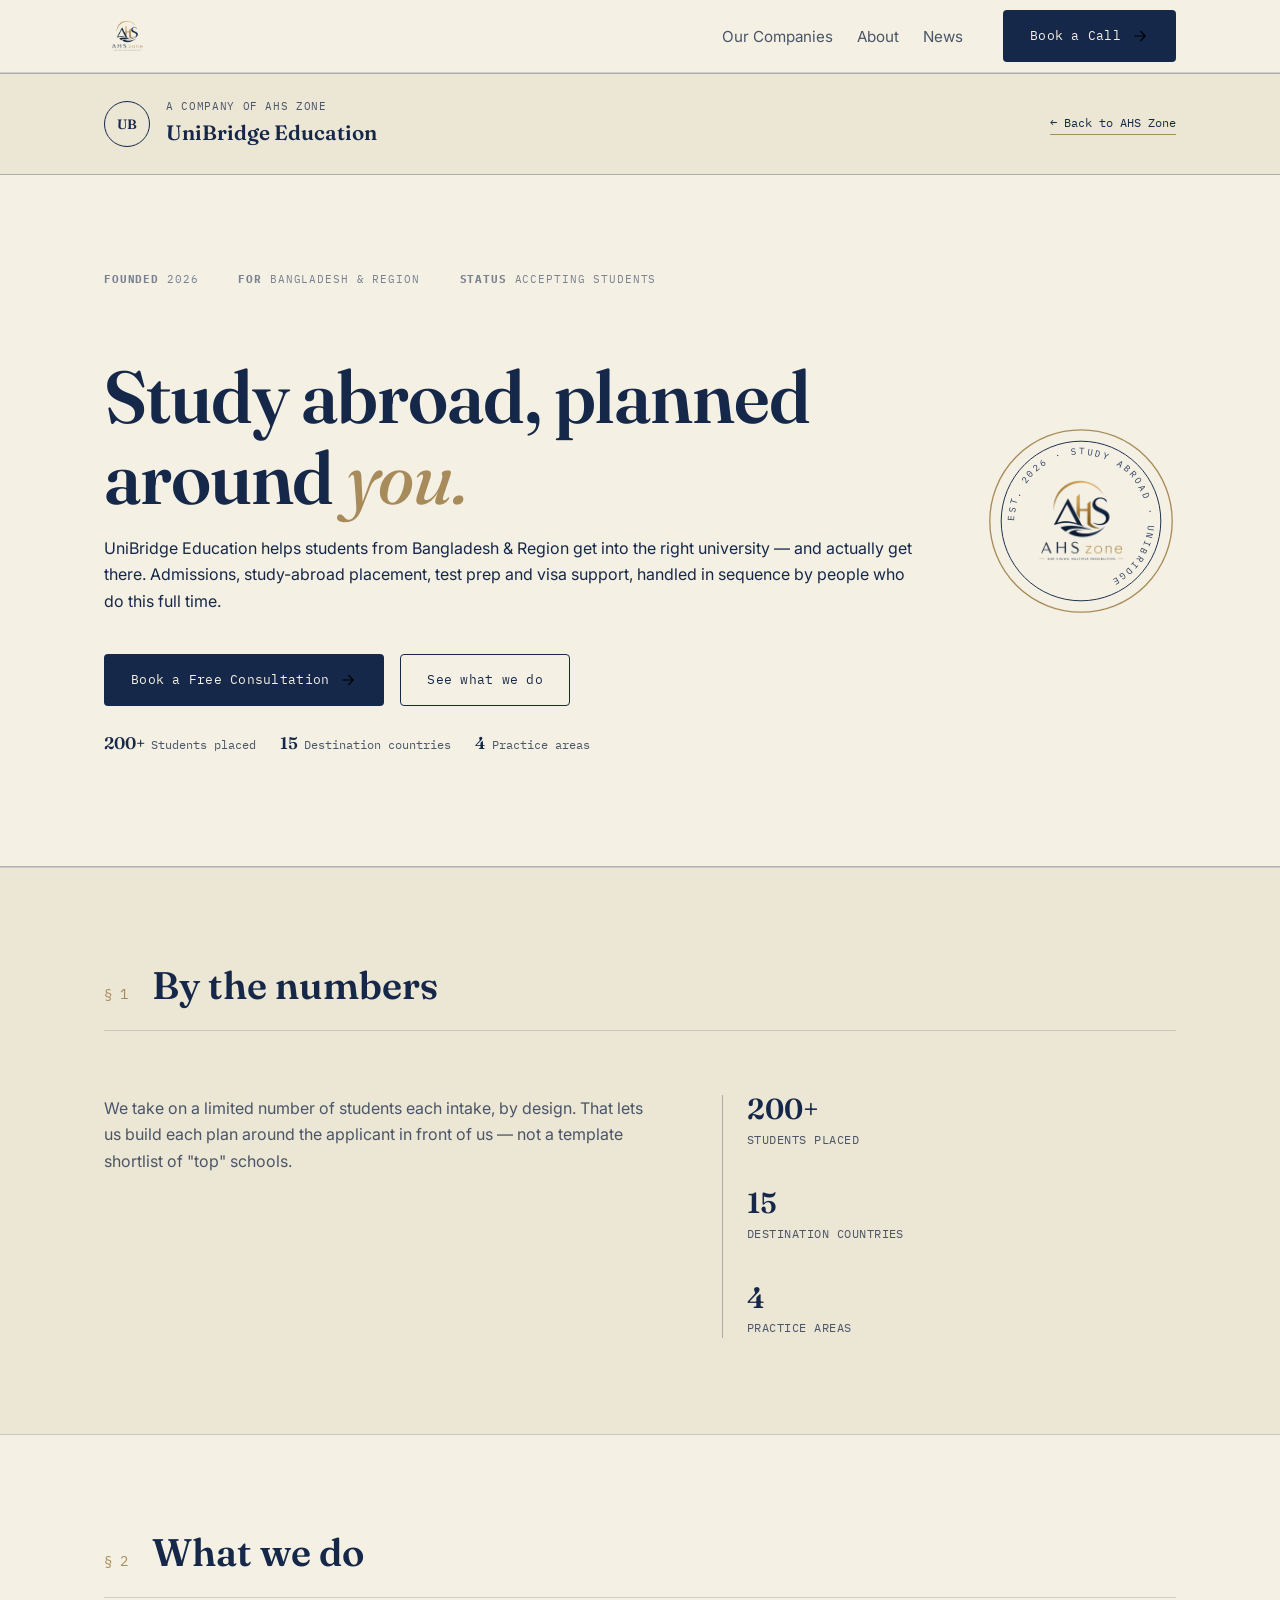
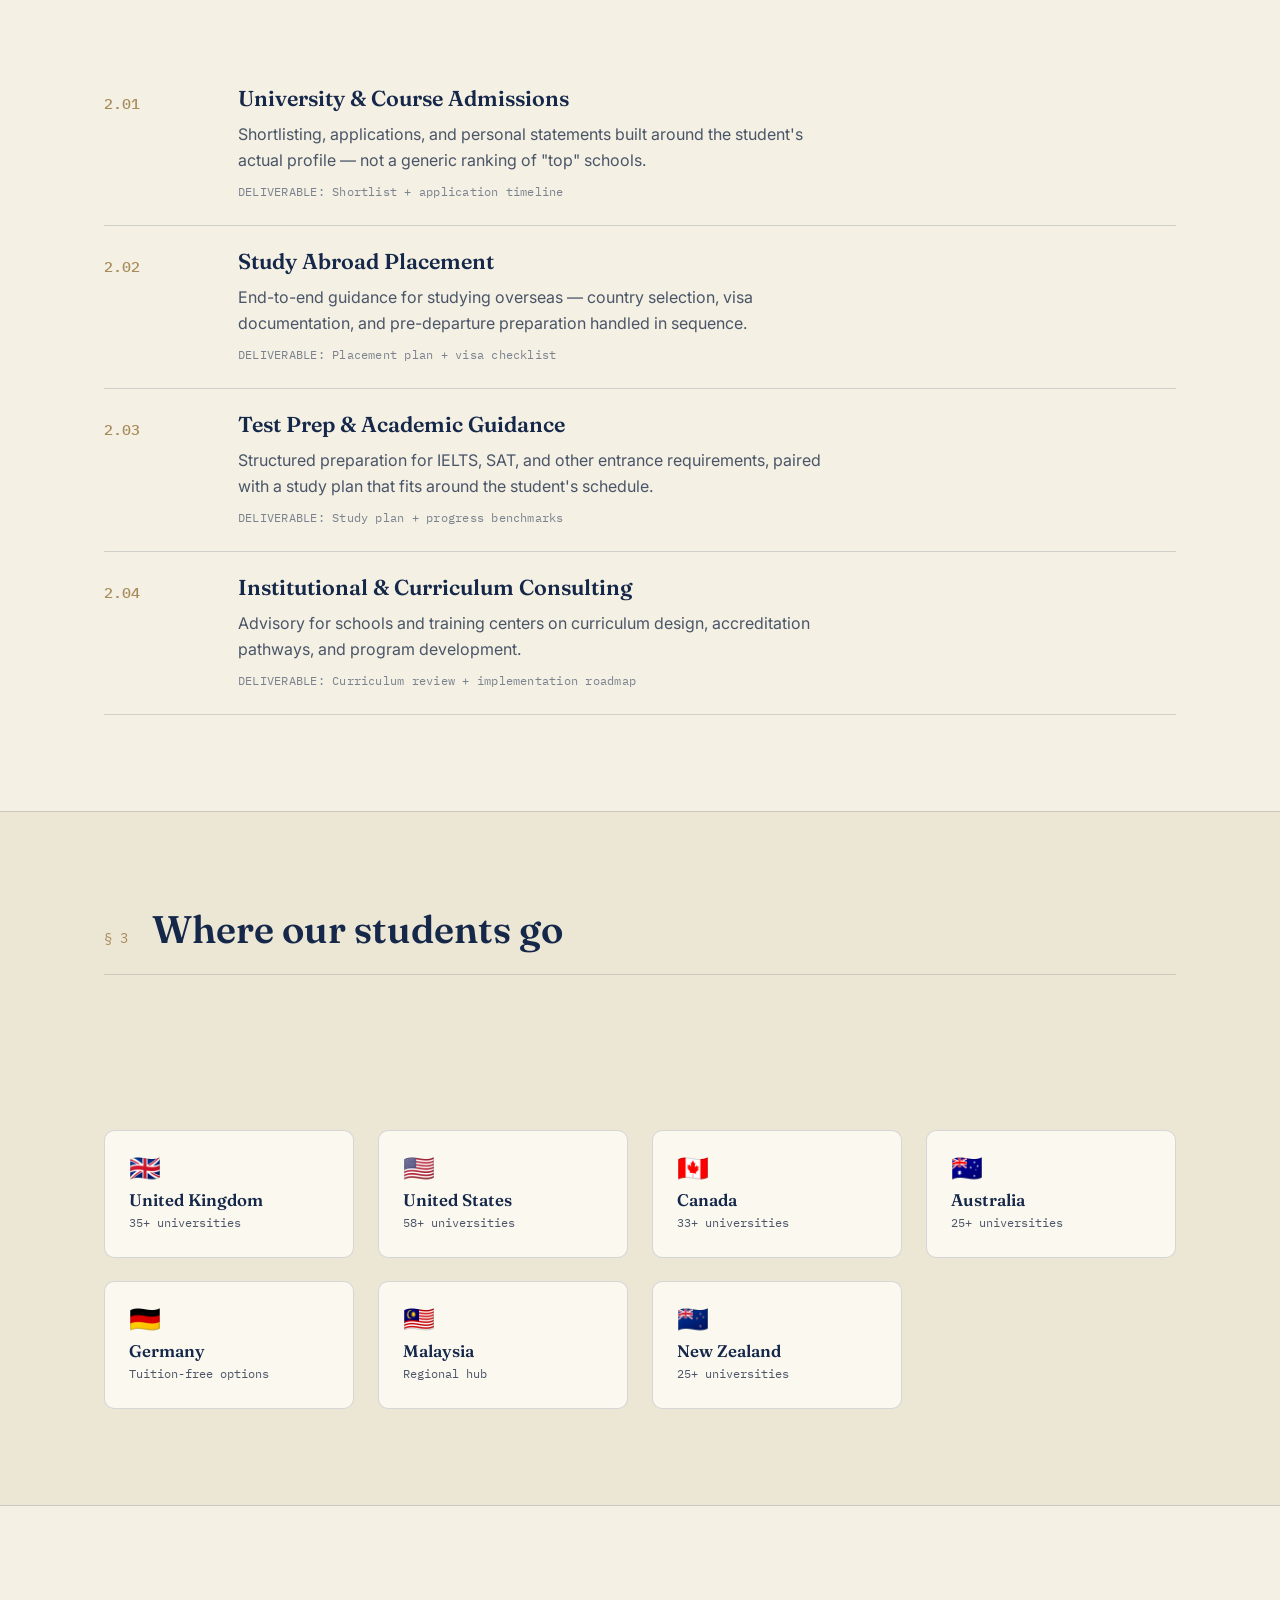
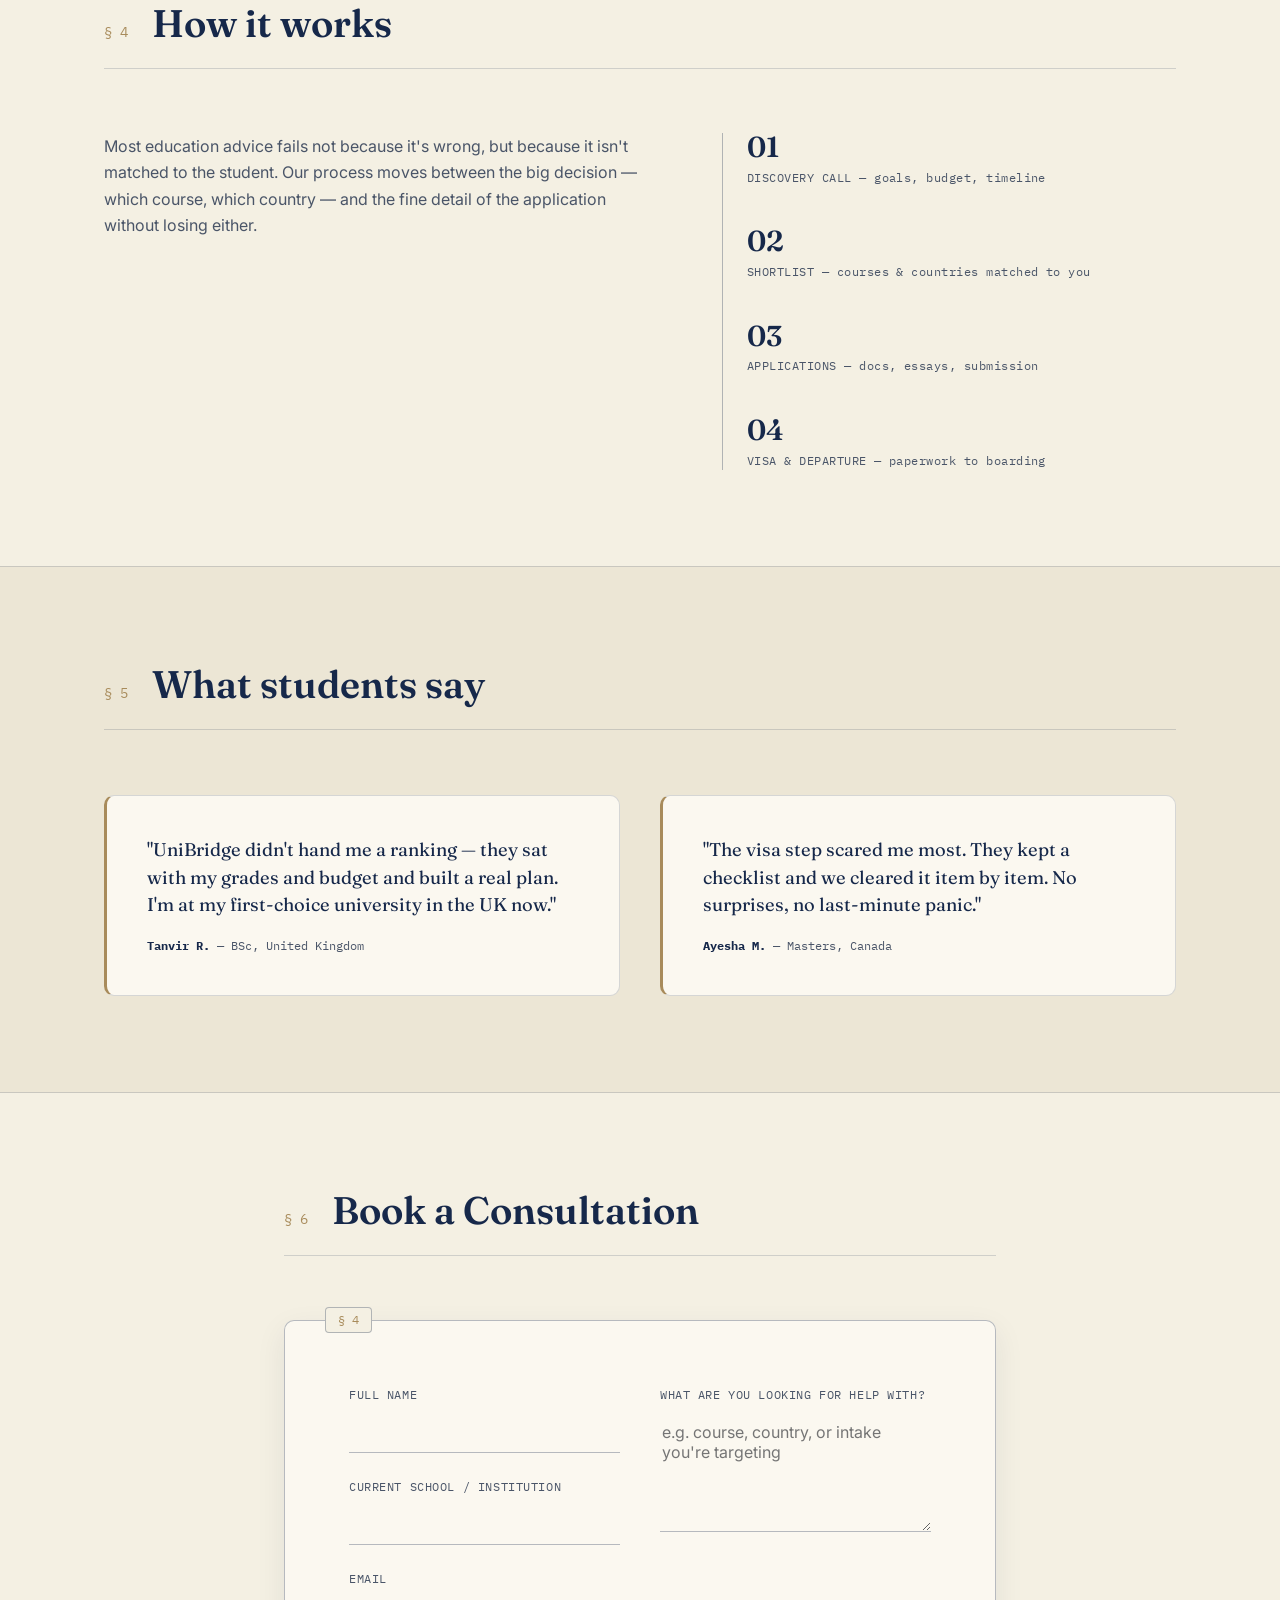
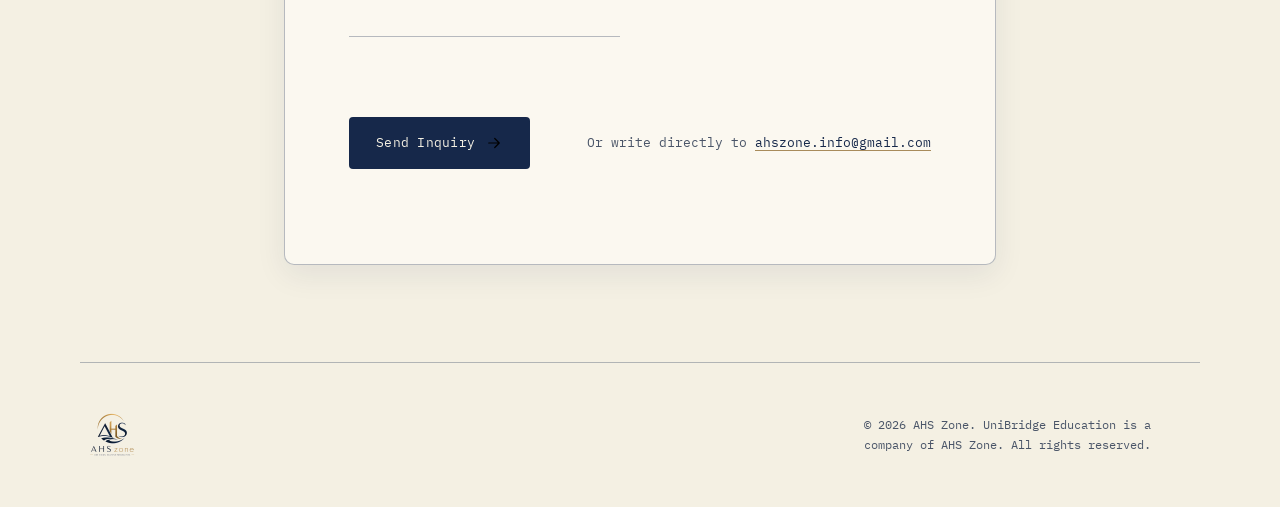
==== unibridge.html @ 863ef720 "Add UniBridge Education sub-page (unibridge.html) with shared design system; link from home 'View co" ====
<!DOCTYPE html>
<html lang="en">
<head>
  <meta charset="UTF-8">
  <meta name="viewport" content="width=device-width, initial-scale=1.0">
  <title>UniBridge Education — A Company of AHS Zone</title>
  <meta name="description" content="UniBridge Education, an AHS Zone company: university admissions, study-abroad placement, test prep and institutional advisory for students from Bangladesh & Region.">
  <meta name="theme-color" content="#16284A">

  <!-- Mark JS as available (progressive enhancement) -->
  <script>document.documentElement.classList.add('js');</script>

  <!-- Open Graph / social -->
  <meta property="og:title" content="UniBridge Education — A Company of AHS Zone">
  <meta property="og:description" content="University admissions, study-abroad placement, test prep and advisory — built the AHS Zone way.">
  <meta property="og:type" content="website">
  <meta property="og:image" content="assets/images/logo.png?v=2">
  <meta name="twitter:card" content="summary_large_image">

  <!-- Favicon: navy A monogram -->
  <link rel="icon" href="data:image/svg+xml,%3Csvg%20xmlns='http://www.w3.org/2000/svg'%20viewBox='0%200%2064%2064'%3E%3Crect%20width='64'%20height='64'%20rx='12'%20fill='%2316284A'/%3E%3Ctext%20x='32'%20y='44'%20font-family='Georgia,serif'%20font-size='36'%20fill='%23A88B5B'%20text-anchor='middle'%3EA%3C/text%3E%3C/svg%3E">

  <!-- Fonts -->
  <link rel="preconnect" href="https://fonts.googleapis.com">
  <link rel="preconnect" href="https://fonts.gstatic.com" crossorigin>
  <link href="https://fonts.googleapis.com/css2?family=Fraunces:opsz,wght@9..144,300;9..144,450;9..144,600;9..144,700&family=Inter:wght@400;500;600&family=IBM+Plex+Mono:wght@400;500&display=swap" rel="stylesheet">

  <!-- Shared design system -->
  <link rel="stylesheet" href="css/style.css">
  <link rel="stylesheet" href="css/responsive.css">
</head>
<body id="top">

<!-- ===================== HEADER ===================== -->
<header class="site-header">
  <div class="nav wrap">
    <a href="index.html" class="brandmark" aria-label="AHS Zone — home">
      <img src="assets/images/logo.png?v=2" alt="AHS Zone" class="brandmark-logo" width="120" height="46">
    </a>

    <nav class="nav-links" aria-label="Primary">
      <ul class="nav-list">
        <li class="nav-item">
          <a href="index.html#companies" aria-haspopup="true">Our Companies</a>
          <div class="dropdown" role="menu">
            <div class="dropdown-inner">
              <a href="unibridge.html" class="active" role="menuitem">UniBridge Education <span class="tag">ACTIVE</span></a>
              <a href="index.html#companies" class="muted" role="menuitem">Venture II <span class="tag">IN DEV</span></a>
            </div>
          </div>
        </li>
        <li class="nav-item"><a href="index.html#about">About</a></li>
        <li class="nav-item"><a href="index.html#news">News</a></li>
      </ul>
      <a href="#consult" class="btn btn-primary nav-cta">
        Book a Call
        <img src="assets/icons/arrow-right.svg" alt="" class="icon" aria-hidden="true">
      </a>
    </nav>

    <button class="nav-toggle" id="navToggle" aria-label="Open menu" aria-expanded="false" aria-controls="mobileMenu">
      <img src="assets/icons/menu.svg" alt="" class="icon" aria-hidden="true">
    </button>
  </div>

  <!-- Mobile drawer -->
  <div class="mobile-menu" id="mobileMenu">
    <a href="unibridge.html">UniBridge Education</a>
    <a href="index.html#companies">Venture II</a>
    <a href="index.html#about">About</a>
    <a href="index.html#news">News</a>
    <a href="#consult" class="btn btn-primary">Book a Call</a>
  </div>
</header>

<main>
  <!-- ===================== SUB-BRAND BANNER ===================== -->
  <div class="subbrand-banner">
    <div class="wrap subbrand-inner">
      <div class="subbrand-seal">UB</div>
      <div>
        <div class="subbrand-eyebrow">A COMPANY OF AHS ZONE</div>
        <div class="subbrand-name">UniBridge Education</div>
      </div>
      <a href="index.html#companies" class="subbrand-back">← Back to AHS Zone</a>
    </div>
  </div>

  <!-- ===================== HERO ===================== -->
  <section class="section hero">
    <div class="wrap hero-grid">
      <div class="hero-copy">
        <div class="hero-meta reveal">
          <span><strong>FOUNDED</strong> 2026</span>
          <span><strong>FOR</strong> Bangladesh &amp; Region</span>
          <span><strong>STATUS</strong> Accepting students</span>
        </div>
        <h1 class="hero-title reveal">Study abroad, planned around <em>you.</em></h1>
        <p class="hero-lead reveal">
          UniBridge Education helps students from Bangladesh &amp; Region get into the right
          university — and actually get there. Admissions, study-abroad placement, test prep
          and visa support, handled in sequence by people who do this full time.
        </p>
        <div class="hero-actions">
          <a href="#consult" class="btn btn-primary">
            Book a Free Consultation
            <img src="assets/icons/arrow-right.svg" alt="" class="icon" aria-hidden="true">
          </a>
          <a href="#services" class="btn btn-ghost">See what we do</a>
        </div>
        <ul class="hero-trust reveal" aria-label="Highlights">
          <li><strong>200+</strong> Students placed</li>
          <li><strong>15</strong> Destination countries</li>
          <li><strong>4</strong> Practice areas</li>
        </ul>
      </div>

      <div class="seal reveal" aria-hidden="true">
        <svg viewBox="0 0 200 200">
          <circle cx="100" cy="100" r="96" fill="none" stroke="#A88B5B" stroke-width="1.4"/>
          <circle cx="100" cy="100" r="84" fill="none" stroke="#16284A" stroke-width="1"/>
          <path id="ringpath2" d="M 100,100 m -70,0 a 70,70 0 1,1 140,0 a 70,70 0 1,1 -140,0" fill="none"/>
          <text font-family="IBM Plex Mono" font-size="9.5" letter-spacing="3" fill="#2C3E60">
            <textPath href="#ringpath2" startOffset="0%">EST. 2026 · STUDY ABROAD · UNIBRIDGE</textPath>
          </text>
        </svg>
        <img src="assets/images/logo.png?v=2" alt="" class="seal-logo" width="122" height="122">
      </div>
    </div>
  </section>

  <!-- ===================== STATS ===================== -->
  <section class="section band">
    <div class="wrap">
      <div class="section-head reveal">
        <span class="clause-no">§ 1</span>
        <h2 class="section-title">By the numbers</h2>
      </div>
      <div class="about-grid">
        <div class="about-text reveal">
          <p>We take on a limited number of students each intake, by design. That lets us build each plan
          around the applicant in front of us — not a template shortlist of "top" schools.</p>
        </div>
        <div class="stat-block reveal">
          <div class="stat"><div class="stat-num">200+</div><div class="stat-label">STUDENTS PLACED</div></div>
          <div class="stat"><div class="stat-num">15</div><div class="stat-label">DESTINATION COUNTRIES</div></div>
          <div class="stat"><div class="stat-num">4</div><div class="stat-label">PRACTICE AREAS</div></div>
        </div>
      </div>
    </div>
  </section>

  <!-- ===================== SERVICES ===================== -->
  <section class="section" id="services" aria-labelledby="services-title">
    <div class="wrap">
      <div class="section-head reveal">
        <span class="clause-no">§ 2</span>
        <h2 class="section-title" id="services-title">What we do</h2>
      </div>

      <div class="clause reveal">
        <div class="clause-tag">2.01</div>
        <div class="clause-content">
          <h3>University &amp; Course Admissions</h3>
          <p>Shortlisting, applications, and personal statements built around the student's actual profile — not a generic ranking of "top" schools.</p>
          <div class="deliverable">DELIVERABLE: Shortlist + application timeline</div>
        </div>
      </div>

      <div class="clause reveal">
        <div class="clause-tag">2.02</div>
        <div class="clause-content">
          <h3>Study Abroad Placement</h3>
          <p>End-to-end guidance for studying overseas — country selection, visa documentation, and pre-departure preparation handled in sequence.</p>
          <div class="deliverable">DELIVERABLE: Placement plan + visa checklist</div>
        </div>
      </div>

      <div class="clause reveal">
        <div class="clause-tag">2.03</div>
        <div class="clause-content">
          <h3>Test Prep &amp; Academic Guidance</h3>
          <p>Structured preparation for IELTS, SAT, and other entrance requirements, paired with a study plan that fits around the student's schedule.</p>
          <div class="deliverable">DELIVERABLE: Study plan + progress benchmarks</div>
        </div>
      </div>

      <div class="clause reveal">
        <div class="clause-tag">2.04</div>
        <div class="clause-content">
          <h3>Institutional &amp; Curriculum Consulting</h3>
          <p>Advisory for schools and training centers on curriculum design, accreditation pathways, and program development.</p>
          <div class="deliverable">DELIVERABLE: Curriculum review + implementation roadmap</div>
        </div>
      </div>
    </div>
  </section>

  <!-- ===================== DESTINATIONS ===================== -->
  <section class="section band" id="destinations" aria-labelledby="dest-title">
    <div class="wrap">
      <div class="section-head reveal">
        <span class="clause-no">§ 3</span>
        <h2 class="section-title" id="dest-title">Where our students go</h2>
      </div>
      <p class="section-kicker reveal">A selection of the destination countries we place students in. Each has its own intake cycle, visa route, and cost profile — we map those to your goals.</p>

      <div class="dest-grid">
        <article class="dest-card reveal"><span class="dest-flag">🇬🇧</span><h3>United Kingdom</h3><p class="dest-meta">35+ universities</p></article>
        <article class="dest-card reveal"><span class="dest-flag">🇺🇸</span><h3>United States</h3><p class="dest-meta">58+ universities</p></article>
        <article class="dest-card reveal"><span class="dest-flag">🇨🇦</span><h3>Canada</h3><p class="dest-meta">33+ universities</p></article>
        <article class="dest-card reveal"><span class="dest-flag">🇦🇺</span><h3>Australia</h3><p class="dest-meta">25+ universities</p></article>
        <article class="dest-card reveal"><span class="dest-flag">🇩🇪</span><h3>Germany</h3><p class="dest-meta">Tuition-free options</p></article>
        <article class="dest-card reveal"><span class="dest-flag">🇲🇾</span><h3>Malaysia</h3><p class="dest-meta">Regional hub</p></article>
        <article class="dest-card reveal"><span class="dest-flag">🇳🇿</span><h3>New Zealand</h3><p class="dest-meta">25+ universities</p></article>
      </div>
    </div>
  </section>

  <!-- ===================== PROCESS ===================== -->
  <section class="section" id="process" aria-labelledby="process-title">
    <div class="wrap">
      <div class="section-head reveal">
        <span class="clause-no">§ 4</span>
        <h2 class="section-title" id="process-title">How it works</h2>
      </div>
      <div class="about-grid">
        <div class="about-text reveal">
          <p>Most education advice fails not because it's wrong, but because it isn't matched to the student.
          Our process moves between the big decision — which course, which country — and the fine detail of the application without losing either.</p>
        </div>
        <div class="stat-block reveal">
          <div class="stat"><div class="stat-num">01</div><div class="stat-label">DISCOVERY CALL — goals, budget, timeline</div></div>
          <div class="stat"><div class="stat-num">02</div><div class="stat-label">SHORTLIST — courses &amp; countries matched to you</div></div>
          <div class="stat"><div class="stat-num">03</div><div class="stat-label">APPLICATIONS — docs, essays, submission</div></div>
          <div class="stat"><div class="stat-num">04</div><div class="stat-label">VISA &amp; DEPARTURE — paperwork to boarding</div></div>
        </div>
      </div>
    </div>
  </section>

  <!-- ===================== TESTIMONIALS ===================== -->
  <section class="section band" id="voices" aria-labelledby="voices-title">
    <div class="wrap">
      <div class="section-head reveal">
        <span class="clause-no">§ 5</span>
        <h2 class="section-title" id="voices-title">What students say</h2>
      </div>
      <div class="testi-grid">
        <figure class="testi reveal">
          <blockquote>"UniBridge didn't hand me a ranking — they sat with my grades and budget and built a real plan. I'm at my first-choice university in the UK now."</blockquote>
          <figcaption><strong>Tanvir R.</strong> — BSc, United Kingdom</figcaption>
        </figure>
        <figure class="testi reveal">
          <blockquote>"The visa step scared me most. They kept a checklist and we cleared it item by item. No surprises, no last-minute panic."</blockquote>
          <figcaption><strong>Ayesha M.</strong> — Masters, Canada</figcaption>
        </figure>
      </div>
    </div>
  </section>

  <!-- ===================== CONSULTATION ===================== -->
  <section class="section" id="consult" aria-labelledby="consult-title">
    <div class="wrap wrap-narrow">
      <div class="section-head reveal">
        <span class="clause-no">§ 6</span>
        <h2 class="section-title" id="consult-title">Book a Consultation</h2>
      </div>
      <div class="contact-panel reveal">
        <form class="contact-grid" id="consultForm" action="https://formspree.io/f/YOUR_FORM_ID" method="POST">
          <div>
            <div class="field">
              <label for="name">Full Name</label>
              <input id="name" name="name" type="text" required autocomplete="name">
            </div>
            <div class="field">
              <label for="school">Current School / Institution</label>
              <input id="school" name="school" type="text" autocomplete="organization">
            </div>
            <div class="field">
              <label for="email">Email</label>
              <input id="email" name="email" type="email" required autocomplete="email">
            </div>
          </div>
          <div>
            <div class="field" style="height:100%;">
              <label for="message">What are you looking for help with?</label>
              <textarea id="message" name="message" required placeholder="e.g. course, country, or intake you're targeting"></textarea>
            </div>
          </div>
          <div class="contact-signoff">
            <button type="submit" class="btn btn-primary">
              Send Inquiry
              <img src="assets/icons/arrow-right.svg" alt="" class="icon" aria-hidden="true">
            </button>
            <div class="contact-direct">Or write directly to <a href="mailto:ahszone.info@gmail.com">ahszone.info@gmail.com</a></div>
          </div>
        </form>
        <p class="form-note" id="formNote" role="status" aria-live="polite"></p>
      </div>
    </div>
  </section>
</main>

<!-- ===================== FOOTER ===================== -->
<footer class="site-footer wrap">
  <img src="assets/images/logo.png?v=2" alt="AHS Zone" class="footer-logo" loading="lazy" width="110" height="64">
  <div class="footer-meta">© <span id="year">2026</span> AHS Zone. UniBridge Education is a company of AHS Zone. All rights reserved.</div>
</footer>

<!-- Shared, modular JavaScript -->
<script src="js/main.js" defer></script>
</body>
</html>
---- css/style.css ----
/* =============================================================
   AHS ZONE — style.css
   Premium design system for a holding-company / education consultancy.
   Plain CSS3 with custom properties. No frameworks.
   Structure:
     1. Design tokens (CSS variables)
     2. Reset & base
     3. Layout helpers
     4. Buttons & links
     5. Header / navigation
     6. Hero
     7. Section scaffold
     8. Companies (portfolio)
     9. Sub-brand (UniBridge)
    10. About & stats
    11. Services (clauses)
    12. Contact (form)
    13. Footer
    14. Animations (scroll reveal, logo)
   Responsive rules live in css/responsive.css
   ============================================================= */

/* ---------- 1. DESIGN TOKENS ---------- */
:root {
  /* Palette */
  --bg:            #F4F0E3;   /* warm cream background */
  --bg-alt:        #ECE6D5;   /* slightly deeper cream for banded sections */
  --bg-card:       #FBF8F0;   /* near-white card surface */
  --navy:          #16284A;   /* deep navy — primary */
  --navy-soft:     #2C3E60;   /* lighter navy for hover / secondary text */
  --brass:         #A88B5B;   /* muted brass — accent */
  --brass-light:   #C2A978;   /* lighter brass for hovers */
  --ink:           #16284A;   /* default text (navy) */
  --ink-muted:     #4A5568;   /* muted body text */
  --ink-faint:     rgba(22, 40, 74, 0.55);
  --rule:          rgba(22, 40, 74, 0.16);  /* hairline divider */
  --rule-strong:   rgba(22, 40, 74, 0.30);  /* emphasized divider */

  /* Typography */
  --font-serif: 'Fraunces', Georgia, 'Times New Roman', serif;
  --font-sans:  'Inter', system-ui, -apple-system, 'Segoe UI', sans-serif;
  --font-mono:  'IBM Plex Mono', ui-monospace, 'SFMono-Regular', monospace;

  /* Spacing scale (8px base) */
  --space-1: 8px;
  --space-2: 16px;
  --space-3: 24px;
  --space-4: 40px;
  --space-5: 64px;
  --space-6: 96px;
  --space-7: 128px;

  /* Radii & shadows */
  --radius:    4px;
  --radius-lg: 10px;
  --shadow-sm: 0 1px 2px rgba(22, 40, 74, 0.06);
  --shadow-md: 0 10px 30px rgba(22, 40, 74, 0.08);
  --shadow-lg: 0 24px 60px rgba(22, 40, 74, 0.12);

  /* Layout */
  --maxw: 1120px;
  --maxw-narrow: 760px;
  --header-h: 72px;

  /* Motion */
  --ease: cubic-bezier(0.22, 0.61, 0.36, 1);
  --dur: 0.4s;
}

/* ---------- 2. RESET & BASE ---------- */
*, *::before, *::after { box-sizing: border-box; }
html {
  scroll-behavior: smooth;
  -webkit-text-size-adjust: 100%;
}
body {
  margin: 0;
  background: var(--bg);
  color: var(--ink);
  font-family: var(--font-sans);
  font-size: 1rem;
  line-height: 1.65;
  -webkit-font-smoothing: antialiased;
  text-rendering: optimizeLegibility;
  /* Subtle paper texture: faint horizontal ruling, very low contrast */
  background-image:
    linear-gradient(var(--bg), var(--bg)),
    repeating-linear-gradient(0deg, transparent, transparent 33px, rgba(22,40,74,0.025) 34px);
}
img, svg { display: block; max-width: 100%; }
a { color: inherit; text-decoration: none; }
button { font: inherit; cursor: pointer; }
h1, h2, h3, h4 { font-family: var(--font-serif); font-weight: 600; line-height: 1.1; color: var(--navy); }

::selection { background: var(--brass); color: var(--bg); }

/* Accessible focus state for keyboard users */
:focus-visible {
  outline: 2px solid var(--brass);
  outline-offset: 3px;
  border-radius: 2px;
}

/* Respect users who prefer reduced motion */
@media (prefers-reduced-motion: reduce) {
  html { scroll-behavior: auto; }
  *, *::before, *::after {
    animation-duration: 0.001ms !important;
    animation-iteration-count: 1 !important;
    transition-duration: 0.001ms !important;
    scroll-behavior: auto !important;
  }
}

/* ---------- 3. LAYOUT HELPERS ---------- */
.wrap   { width: 100%; max-width: var(--maxw); margin: 0 auto; padding: 0 var(--space-3); }
.wrap-narrow { max-width: var(--maxw-narrow); }
.section { padding: var(--space-6) 0; }
.band    { background: var(--bg-alt); border-top: 1px solid var(--rule); border-bottom: 1px solid var(--rule); }
.eyebrow {
  font-family: var(--font-mono);
  font-size: 0.72rem;
  letter-spacing: 0.14em;
  text-transform: uppercase;
  color: var(--brass);
}

/* ---------- 4. BUTTONS & LINKS ---------- */
.btn {
  display: inline-flex;
  align-items: center;
  gap: 10px;
  font-family: var(--font-mono);
  font-size: 0.82rem;
  letter-spacing: 0.02em;
  padding: 14px 26px;
  border-radius: var(--radius);
  border: 1px solid transparent;
  transition: background var(--dur) var(--ease), color var(--dur) var(--ease), transform var(--dur) var(--ease);
}
.btn .icon { width: 18px; height: 18px; transition: transform var(--dur) var(--ease); }
.btn:hover .icon { transform: translateX(4px); }

.btn-primary { background: var(--navy); color: var(--bg); }
.btn-primary:hover { background: var(--navy-soft); transform: translateY(-2px); }

.btn-ghost { color: var(--navy); border-color: var(--navy); background: transparent; }
.btn-ghost:hover { background: var(--navy); color: var(--bg); }

.link-underline {
  border-bottom: 1px solid var(--brass);
  padding-bottom: 2px;
  transition: color var(--dur) var(--ease), border-color var(--dur) var(--ease);
}
.link-underline:hover { color: var(--brass); border-color: var(--brass-light); }

/* ---------- 5. HEADER / NAVIGATION ---------- */
.site-header {
  position: sticky;
  top: 0;
  z-index: 100;
  background: rgba(244, 240, 227, 0.86);
  backdrop-filter: blur(10px);
  -webkit-backdrop-filter: blur(10px);
  border-bottom: 1px solid var(--rule);
}
.nav {
  height: var(--header-h);
  display: flex;
  align-items: center;
  justify-content: space-between;
  gap: var(--space-3);
}
.brandmark { display: flex; align-items: center; }
.brandmark-logo {
  height: 46px;
  width: auto;
  animation: logoIn 0.8s var(--ease) both;
  transition: transform var(--dur) var(--ease);
}
.brandmark:hover .brandmark-logo { transform: scale(1.04); }

.nav-links { display: flex; align-items: center; gap: var(--space-4); }
.nav-list { display: flex; align-items: center; gap: var(--space-3); list-style: none; margin: 0; padding: 0; }
.nav-list a {
  position: relative;
  font-size: 0.95rem;
  color: var(--ink-muted);
  padding: 6px 0;
  transition: color var(--dur) var(--ease);
}
.nav-list a::after {
  content: "";
  position: absolute; left: 0; right: 0; bottom: 0;
  height: 1px; background: var(--brass);
  transform: scaleX(0); transform-origin: left;
  transition: transform var(--dur) var(--ease);
}
.nav-list a:hover { color: var(--navy); }
.nav-list a:hover::after { transform: scaleX(1); }

/* Dropdown */
.nav-item { position: relative; }
.dropdown {
  position: absolute; top: calc(100% + 14px); left: 0;
  min-width: 264px;
  opacity: 0; visibility: hidden; transform: translateY(-8px);
  transition: opacity var(--dur) var(--ease), transform var(--dur) var(--ease), visibility var(--dur);
}
.dropdown-inner {
  background: var(--bg-card);
  border: 1px solid var(--rule-strong);
  border-radius: var(--radius-lg);
  box-shadow: var(--shadow-md);
  padding: 8px;
}
.nav-item:hover > .dropdown,
.nav-item:focus-within > .dropdown {
  opacity: 1; visibility: visible; transform: translateY(0);
}
.dropdown a {
  display: flex; align-items: center; justify-content: space-between; gap: 12px;
  padding: 14px 16px;
  border-radius: var(--radius);
  color: var(--navy);
  font-size: 0.95rem;
}
.dropdown a:hover { background: var(--bg-alt); }
.dropdown a::after { display: none; }
.tag {
  font-family: var(--font-mono);
  font-size: 0.62rem;
  letter-spacing: 0.06em;
  padding: 3px 8px;
  border: 1px solid var(--rule-strong);
  border-radius: 999px;
  color: var(--navy-soft);
  white-space: nowrap;
}

/* Mobile menu toggle */
.nav-toggle {
  display: none;
  width: 44px; height: 44px;
  align-items: center; justify-content: center;
  background: transparent; border: 1px solid var(--rule); border-radius: var(--radius);
  color: var(--navy);
}
.nav-toggle .icon { width: 22px; height: 22px; }
.mobile-menu {
  display: none;
  flex-direction: column;
  border-top: 1px solid var(--rule);
  background: var(--bg);
  padding: var(--space-2) var(--space-3) var(--space-3);
}
.mobile-menu.open { display: flex; }
.mobile-menu a {
  padding: 16px 4px;
  border-bottom: 1px solid var(--rule);
  color: var(--navy);
  font-size: 1rem;
}
.mobile-menu a:last-child { border-bottom: none; }

/* ---------- 6. HERO ---------- */
.hero { padding: var(--space-6) 0 var(--space-6); border-bottom: 1px solid var(--rule-strong); }
.hero-meta {
  display: flex; flex-wrap: wrap; gap: var(--space-4);
  font-family: var(--font-mono);
  font-size: 0.78rem;
  color: var(--ink-muted);
  margin-bottom: var(--space-5);
}
.hero-meta span { display: block; color: var(--ink-faint); font-size: 0.68rem; letter-spacing: 0.08em; text-transform: uppercase; margin-bottom: 4px; }
.hero-grid {
  display: grid;
  grid-template-columns: 1fr auto;
  gap: var(--space-5);
  align-items: center;
}
.hero-title {
  font-size: clamp(2.6rem, 6vw, 4.6rem);
  letter-spacing: -0.015em;
  margin: 0;
}
.hero-title em { font-style: italic; font-weight: 450; color: var(--brass); }
.hero-lede {
  margin-top: var(--space-3);
  max-width: 54ch;
  font-size: 1.1rem;
  color: var(--ink-muted);
}
.hero-actions { margin-top: var(--space-4); display: flex; flex-wrap: wrap; gap: var(--space-2); align-items: center; }

/* Rotating seal badge — circular frame retained, logo fitted inside the circle */
.seal {
  width: 190px; height: 190px;
  position: relative;
  display: grid; place-items: center;
  justify-self: end;
}
.seal svg { position: absolute; inset: 0; width: 100%; height: 100%; animation: spin 44s linear infinite; }
.seal-logo {
  position: relative;
  width: 122px; height: auto;
}

/* Hero trust strip — social proof under the primary CTA */
.hero-trust {
  display: flex; flex-wrap: wrap; gap: var(--space-3);
  margin-top: var(--space-3);
  list-style: none; padding: 0;
  font-family: var(--font-mono); font-size: 0.78rem; color: var(--ink-muted);
}
.hero-trust li { display: flex; align-items: baseline; gap: 6px; }
.hero-trust strong { font-family: var(--font-serif); font-weight: 600; font-size: 1.05rem; color: var(--navy); }

/* ---------- 7. SECTION SCAFFOLD ---------- */
.section-head {
  display: flex; align-items: baseline; gap: var(--space-3);
  padding-bottom: var(--space-3);
  margin-bottom: var(--space-5);
  border-bottom: 1px solid var(--rule);
}
.clause-no {
  font-family: var(--font-mono);
  font-size: 0.85rem;
  color: var(--brass);
  white-space: nowrap;
}
.section-title { font-size: clamp(1.7rem, 3.2vw, 2.4rem); margin: 0; }
.section-kicker {
  font-family: var(--font-mono);
  font-size: 0.82rem;
  color: var(--ink-muted);
  max-width: 64ch;
  margin: calc(var(--space-5) * -0.6) 0 var(--space-5);
}

/* ---------- 8. COMPANIES (PORTFOLIO) ---------- */
.company-card {
  display: grid;
  grid-template-columns: 92px 1fr auto;
  gap: var(--space-3);
  align-items: center;
  background: var(--bg-card);
  border: 1px solid var(--rule-strong);
  border-radius: var(--radius-lg);
  padding: var(--space-3);
  margin-bottom: var(--space-2);
  transition: transform var(--dur) var(--ease), box-shadow var(--dur) var(--ease), border-color var(--dur) var(--ease);
}
.company-card:hover { transform: translateY(-3px); box-shadow: var(--shadow-md); border-color: var(--brass); }
.company-card.active { border-left: 3px solid var(--brass); }
.company-card.pending { border-style: dashed; opacity: 0.7; }
.company-seal {
  width: 72px; height: 72px;
  display: grid; place-items: center;
  border: 1.5px solid var(--navy);
  border-radius: 50%;
  font-family: var(--font-serif); font-weight: 600; font-size: 1.15rem; color: var(--navy);
}
.company-card.pending .company-seal { border-style: dashed; border-color: var(--ink-faint); color: var(--ink-faint); }
.company-info h3 { font-size: 1.4rem; margin: 0 0 6px; }
.company-info p { margin: 0; color: var(--ink-muted); max-width: 54ch; font-size: 0.95rem; }
.company-status { font-family: var(--font-mono); font-size: 0.68rem; letter-spacing: 0.05em; color: var(--brass); display: inline-block; margin-top: 10px; }
.company-card.pending .company-status { color: var(--ink-faint); }
.company-link {
  font-family: var(--font-mono); font-size: 0.78rem; color: var(--navy);
  border-bottom: 1px solid var(--brass); padding-bottom: 2px; white-space: nowrap;
  display: inline-flex; align-items: center; gap: 6px;
}
.company-link .icon { width: 15px; height: 15px; }

/* ---------- 9. SUB-BRAND (UniBridge) ---------- */
.subbrand-banner {
  border-top: 1px solid var(--rule-strong);
  border-bottom: 1px solid var(--rule-strong);
  background: var(--bg-alt);
  padding: var(--space-3) 0;
}
.subbrand-inner { display: flex; align-items: center; gap: var(--space-2); }
.subbrand-seal {
  width: 46px; height: 46px; flex-shrink: 0;
  display: grid; place-items: center;
  border: 1.5px solid var(--navy); border-radius: 50%;
  font-family: var(--font-serif); font-weight: 600; font-size: 0.85rem; color: var(--navy);
}
.subbrand-name { font-family: var(--font-serif); font-weight: 600; font-size: 1.3rem; color: var(--navy); }
.subbrand-eyebrow { font-family: var(--font-mono); font-size: 0.68rem; letter-spacing: 0.06em; color: var(--ink-muted); }

/* ---------- 10. ABOUT & STATS ---------- */
.about-grid {
  display: grid;
  grid-template-columns: 1.1fr 0.9fr;
  gap: var(--space-5);
  align-items: start;
}
.about-text p { margin: 0 0 var(--space-2); max-width: 54ch; color: var(--ink-muted); }
.about-text p:last-child { margin-bottom: 0; }
.stat-block {
  border-left: 1px solid var(--rule-strong);
  padding-left: var(--space-3);
  display: flex; flex-direction: column; gap: var(--space-3);
}
.stat-num { font-family: var(--font-serif); font-weight: 600; font-size: 2.6rem; color: var(--navy); line-height: 1; }
.stat-label { font-family: var(--font-mono); font-size: 0.74rem; letter-spacing: 0.04em; color: var(--ink-muted); margin-top: 6px; }

/* ---------- 11. SERVICES (CLAUSES) ---------- */
.clause {
  display: grid;
  grid-template-columns: 110px 1fr;
  gap: var(--space-3);
  padding: var(--space-3) 0;
  border-bottom: 1px solid var(--rule);
}
.clause:first-of-type { border-top: 1px solid var(--rule); }
.clause-tag { font-family: var(--font-mono); font-size: 0.95rem; color: var(--brass); font-weight: 500; padding-top: 4px; }
.clause h3 { font-size: 1.35rem; margin: 0 0 10px; }
.clause p { margin: 0; color: var(--ink-muted); max-width: 60ch; }
.clause .deliverable {
  margin-top: var(--space-1);
  font-family: var(--font-mono);
  font-size: 0.74rem;
  letter-spacing: 0.02em;
  color: var(--ink-faint);
}

/* ---------- 12. CONTACT (FORM) ---------- */
.contact-panel {
  position: relative;
  background: var(--bg-card);
  border: 1px solid var(--rule-strong);
  border-radius: var(--radius-lg);
  padding: var(--space-5);
  box-shadow: var(--shadow-md);
}
.contact-panel::before {
  content: "§ 4";
  position: absolute; top: -14px; left: var(--space-4);
  background: var(--bg);
  padding: 2px 12px;
  font-family: var(--font-mono); font-size: 0.75rem; color: var(--brass);
  border: 1px solid var(--rule-strong);
  border-radius: var(--radius);
}
.contact-grid { display: grid; grid-template-columns: 1fr 1fr; gap: var(--space-4); }
.field { margin-bottom: var(--space-3); display: flex; flex-direction: column; }
.field label {
  font-family: var(--font-mono);
  font-size: 0.72rem; letter-spacing: 0.05em; text-transform: uppercase;
  color: var(--ink-muted);
  margin-bottom: 8px;
}
.field input, .field textarea {
  width: 100%;
  background: transparent;
  border: none;
  border-bottom: 1px solid var(--rule-strong);
  padding: 10px 2px;
  font-family: var(--font-sans); font-size: 1rem; color: var(--ink);
  transition: border-color var(--dur) var(--ease);
}
.field input:focus, .field textarea:focus { outline: none; border-color: var(--navy); }
.field textarea { resize: vertical; min-height: 120px; }
.contact-signoff { grid-column: 1 / -1; display: flex; align-items: center; justify-content: space-between; flex-wrap: wrap; gap: var(--space-2); margin-top: var(--space-2); }
.contact-direct { font-family: var(--font-mono); font-size: 0.82rem; color: var(--ink-muted); }
.contact-direct a { color: var(--navy); text-decoration: underline; text-decoration-color: var(--brass); text-underline-offset: 3px; }
.form-note { font-family: var(--font-mono); font-size: 0.82rem; color: var(--brass); margin: var(--space-2) 0 0; min-height: 1.2em; }

/* ---------- 13. FOOTER ---------- */
.site-footer {
  border-top: 1px solid var(--rule-strong);
  padding: var(--space-4) 0;
  display: flex; align-items: center; justify-content: space-between;
  flex-wrap: wrap; gap: var(--space-2);
}
.footer-logo { height: 64px; width: auto; }
.footer-meta { font-family: var(--font-mono); font-size: 0.75rem; color: var(--ink-muted); max-width: 48ch; }

/* ---------- 13b. SUB-PAGE: UniBridge (destinations / process / testimonials) ---------- */
/* Back link in the sub-brand banner */
.subbrand-back {
  margin-left: auto;
  font-family: var(--font-mono);
  font-size: 0.74rem;
  color: var(--navy);
  text-decoration: none;
  border-bottom: 1px solid var(--brass);
  padding-bottom: 2px;
}
.subbrand-back:hover { color: var(--brass); }

/* Destination country cards */
.dest-grid {
  display: grid;
  grid-template-columns: repeat(4, 1fr);
  gap: var(--space-3);
}
.dest-card {
  background: var(--bg-card);
  border: 1px solid var(--rule);
  border-radius: var(--radius-lg);
  padding: var(--space-3);
  transition: transform var(--dur) var(--ease), border-color var(--dur) var(--ease), box-shadow var(--dur) var(--ease);
}
.dest-card:hover { transform: translateY(-3px); border-color: var(--brass); box-shadow: var(--shadow-md); }
.dest-flag { font-size: 1.6rem; line-height: 1; display: block; margin-bottom: 10px; }
.dest-card h3 { font-size: 1.05rem; margin: 0 0 4px; color: var(--navy); }
.dest-meta { font-family: var(--font-mono); font-size: 0.74rem; color: var(--ink-muted); margin: 0; }

/* Process list (reuses .stat-block) */
.stat-block .stat + .stat { margin-top: var(--space-2); }
.stat-block .stat-num { font-size: 1.8rem; }

/* Testimonials */
.testi-grid {
  display: grid;
  grid-template-columns: repeat(2, 1fr);
  gap: var(--space-4);
}
.testi {
  margin: 0;
  background: var(--bg-card);
  border: 1px solid var(--rule);
  border-left: 3px solid var(--brass);
  border-radius: var(--radius-lg);
  padding: var(--space-4);
}
.testi blockquote { margin: 0 0 var(--space-2); font-family: var(--font-serif); font-size: 1.15rem; line-height: 1.5; color: var(--ink); }
.testi figcaption { font-family: var(--font-mono); font-size: 0.78rem; color: var(--ink-muted); }
.testi figcaption strong { color: var(--navy); }

/* ---------- 14. ANIMATIONS ---------- */
@keyframes logoIn { from { opacity: 0; transform: translateY(-8px) scale(0.92); } to { opacity: 1; transform: translateY(0) scale(1); } }
@keyframes spin { to { transform: rotate(360deg); } }

/* Scroll-reveal: hidden only when JS is available (.js on <html>).
   Without JS the content stays fully visible (graceful degradation). */
.js .reveal {
  opacity: 0;
  transform: translateY(24px);
  transition: opacity 0.7s var(--ease), transform 0.7s var(--ease);
  will-change: opacity, transform;
}
.js .reveal.is-visible { opacity: 1; transform: none; }
---- css/responsive.css ----
/* =============================================================
   AHS ZONE — responsive.css
   Tablet (<= 980px) and mobile (<= 680px) adjustments.
   The base layout in style.css targets desktop-first.
   ============================================================= */

/* ---------- TABLET: <= 980px ---------- */
@media (max-width: 980px) {
  :root { --space-6: 80px; --space-7: 104px; }
  .wrap { padding: 0 var(--space-3); }

  .hero-grid { grid-template-columns: 1fr; gap: var(--space-4); }
  .seal { justify-self: start; width: 150px; height: 150px; }

  .about-grid { grid-template-columns: 1fr; gap: var(--space-4); }
  .stat-block {
    flex-direction: row;
    flex-wrap: wrap;
    border-left: none;
    border-top: 1px solid var(--rule-strong);
    padding-left: 0; padding-top: var(--space-3);
    gap: var(--space-4);
  }
}

/* ---------- MOBILE NAV: <= 820px ---------- */
@media (max-width: 820px) {
  .nav-toggle { display: inline-flex; }
  .nav-cta { display: none; }
  .nav-list { display: none; }
}

/* ---------- MOBILE: <= 680px ---------- */
@media (max-width: 680px) {
  :root { --space-6: 64px; --space-5: 48px; --header-h: 64px; }

  .hero { padding: var(--space-5) 0; }
  .hero-meta { gap: var(--space-3); }
  .hero-actions { width: 100%; }
  .hero-actions .btn { width: 100%; justify-content: center; }

  .section { padding: var(--space-5) 0; }
  .section-head { flex-direction: column; gap: 6px; }

  .company-card {
    grid-template-columns: 1fr;
    text-align: left;
    gap: var(--space-2);
  }
  .company-seal { width: 56px; height: 56px; font-size: 0.95rem; }
  .company-link { justify-self: start; }

  .clause { grid-template-columns: 1fr; gap: 8px; }
  .clause-tag { padding-top: 0; }

  .contact-panel { padding: var(--space-4) var(--space-3); }
  .contact-panel::before { left: var(--space-3); }
  .contact-grid { grid-template-columns: 1fr; gap: var(--space-2); }
  .contact-signoff { flex-direction: column; align-items: stretch; }
  .contact-signoff .btn { width: 100%; justify-content: center; }

  .site-footer { flex-direction: column; align-items: flex-start; }
  .footer-logo { height: 54px; }
}

/* ---------- SMALL MOBILE: <= 420px ---------- */
@media (max-width: 420px) {
  .hero-title { font-size: clamp(2rem, 9vw, 2.8rem); }
  .stat-num { font-size: 2.2rem; }
}
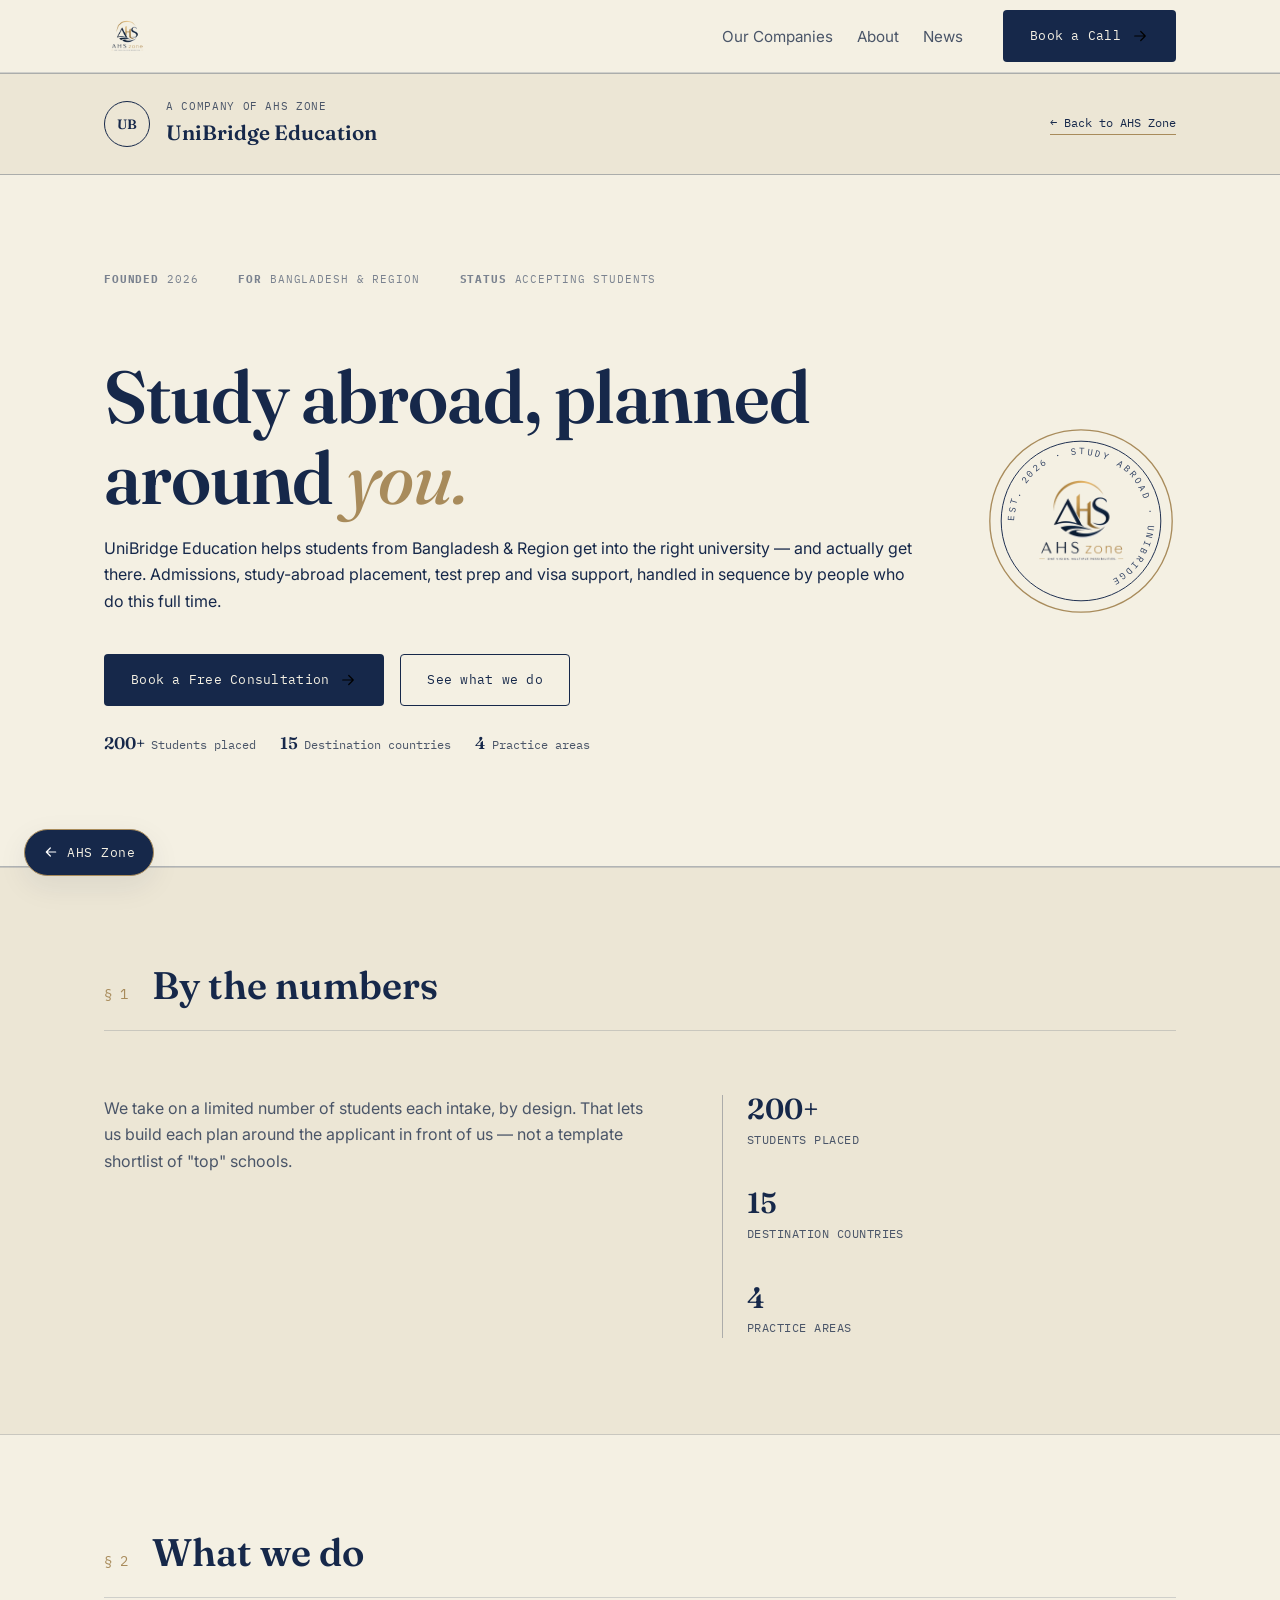
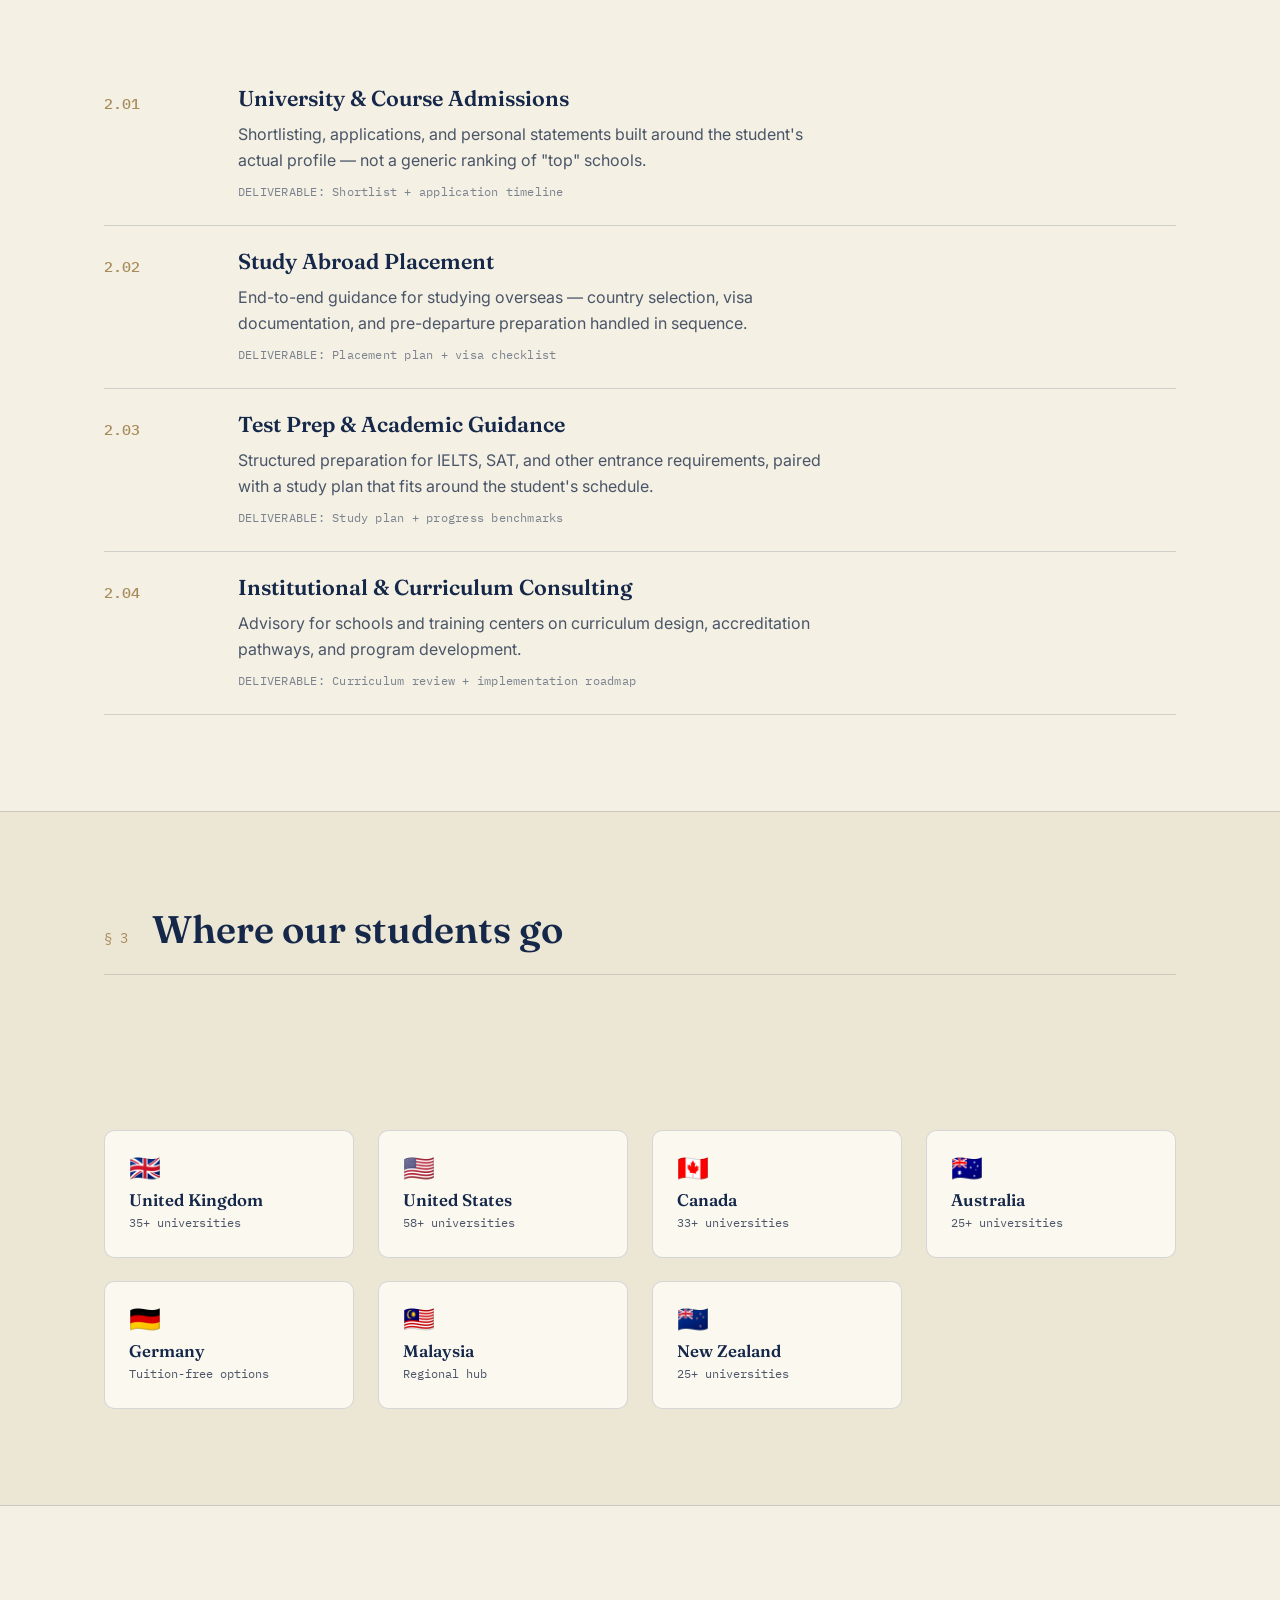
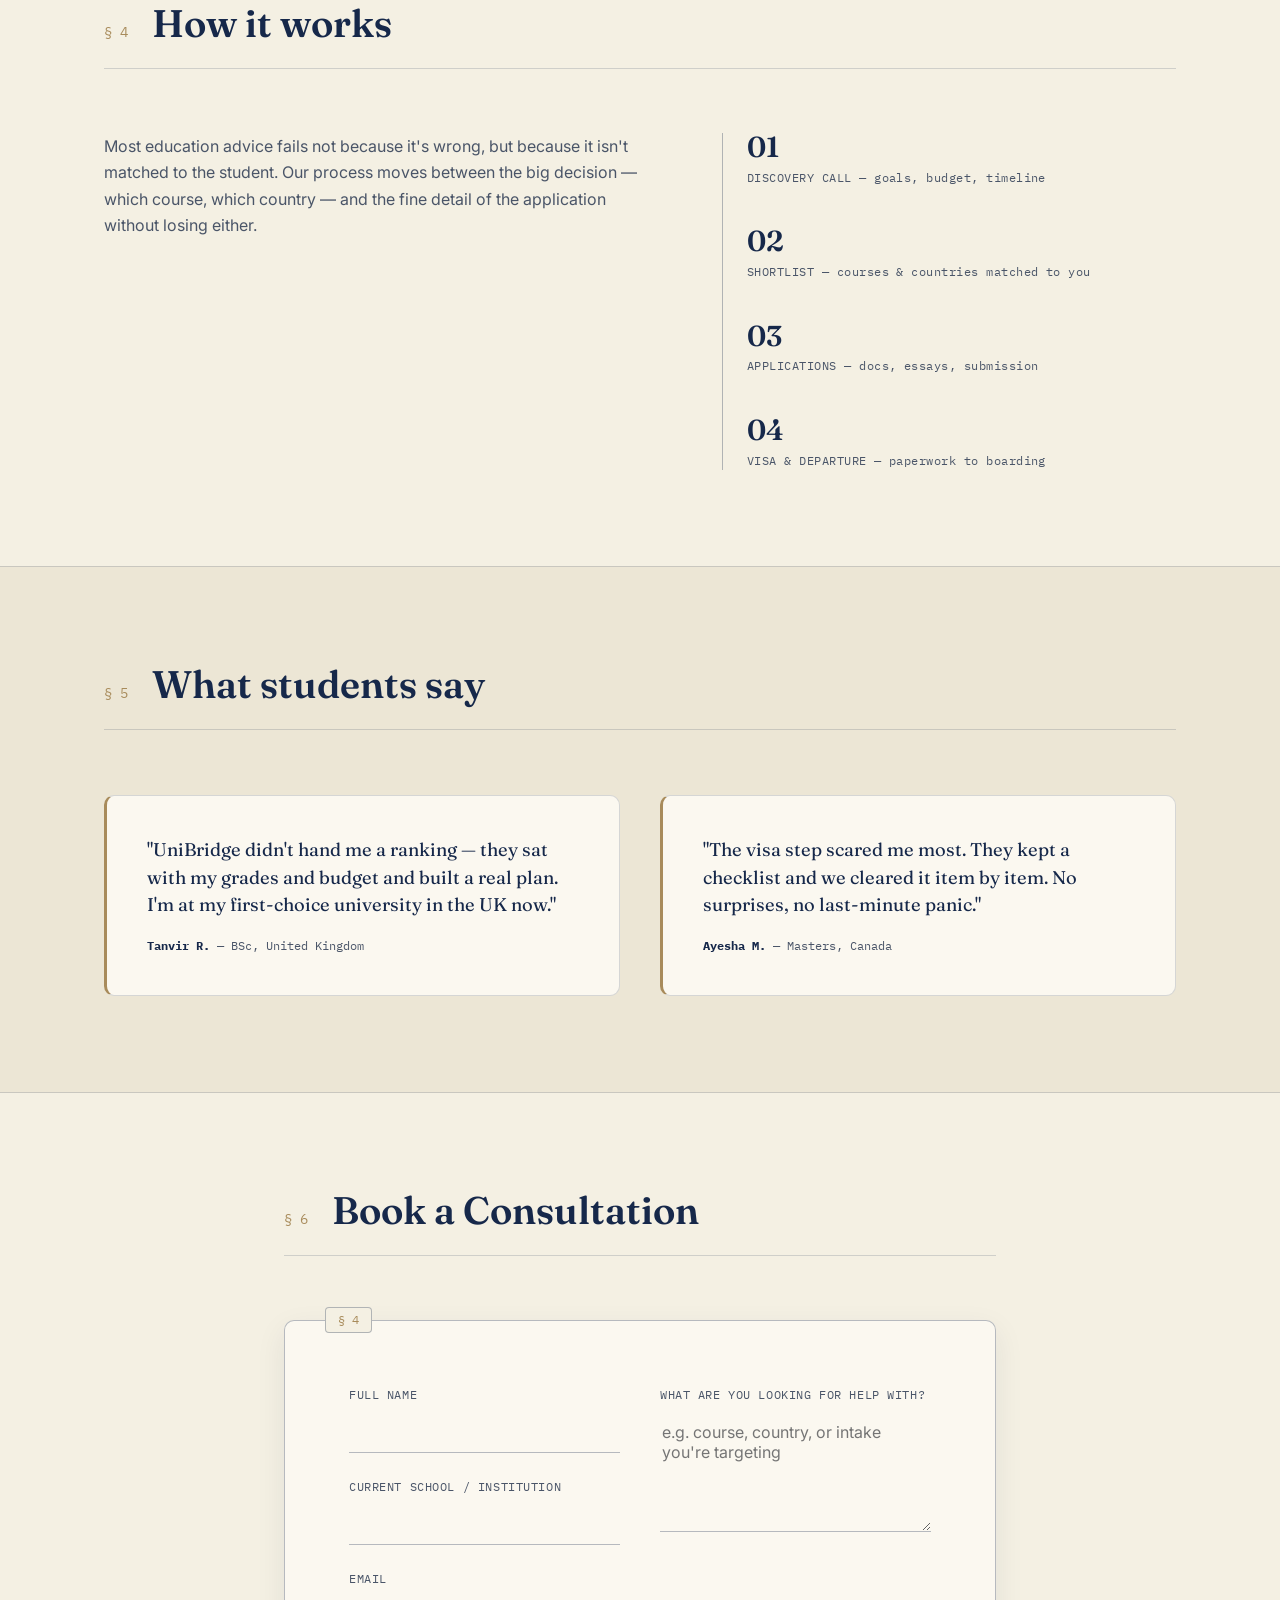
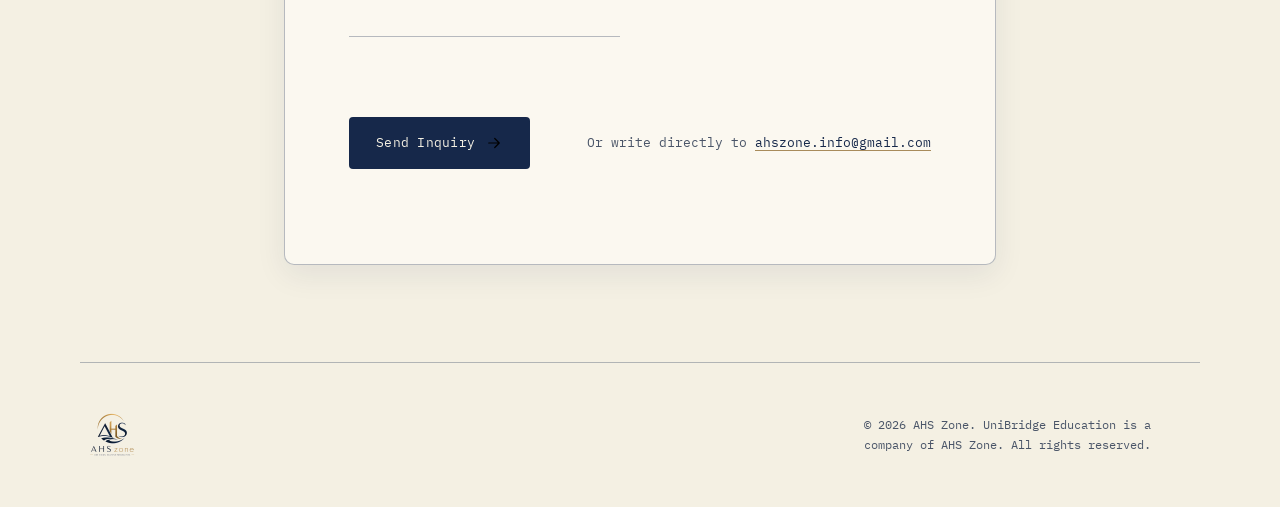
==== commit 68f70c03: "Add fixed floating 'Back to AHS Zone' button on UniBridge page (always visible at page bottom)" ====
--- a/unibridge.html
+++ b/unibridge.html
@@ -72,6 +72,12 @@
     <a href="#consult" class="btn btn-primary">Book a Call</a>
   </div>
 </header>
+
+<!-- Floating return button: always visible, even when scrolled to the bottom -->
+<a href="index.html#companies" class="floating-back" aria-label="Back to AHS Zone">
+  <img src="assets/icons/arrow-left.svg" alt="" class="icon" aria-hidden="true">
+  AHS Zone
+</a>
 
 <main>
   <!-- ===================== SUB-BRAND BANNER ===================== -->
--- a/css/style.css
+++ b/css/style.css
@@ -479,7 +479,31 @@
 .footer-logo { height: 64px; width: auto; }
 .footer-meta { font-family: var(--font-mono); font-size: 0.75rem; color: var(--ink-muted); max-width: 48ch; }
 
-/* ---------- 13b. SUB-PAGE: UniBridge (destinations / process / testimonials) ---------- */
+/* Floating "back to AHS Zone" button — fixed, always reachable (even at page bottom) */
+.floating-back {
+  position: fixed;
+  left: var(--space-3);
+  bottom: var(--space-3);
+  z-index: 90;
+  display: inline-flex;
+  align-items: center;
+  gap: 8px;
+  padding: 12px 18px;
+  background: var(--navy);
+  color: var(--bg);
+  font-family: var(--font-mono);
+  font-size: 0.8rem;
+  letter-spacing: 0.04em;
+  text-decoration: none;
+  border: 1px solid var(--brass);
+  border-radius: 999px;
+  box-shadow: var(--shadow-md);
+  transition: transform var(--dur) var(--ease), background var(--dur) var(--ease);
+}
+.floating-back .icon { width: 16px; height: 16px; filter: brightness(0) invert(1); }
+.floating-back:hover { background: var(--navy-soft); transform: translateY(-2px); }
+
+
 /* Back link in the sub-brand banner */
 .subbrand-back {
   margin-left: auto;
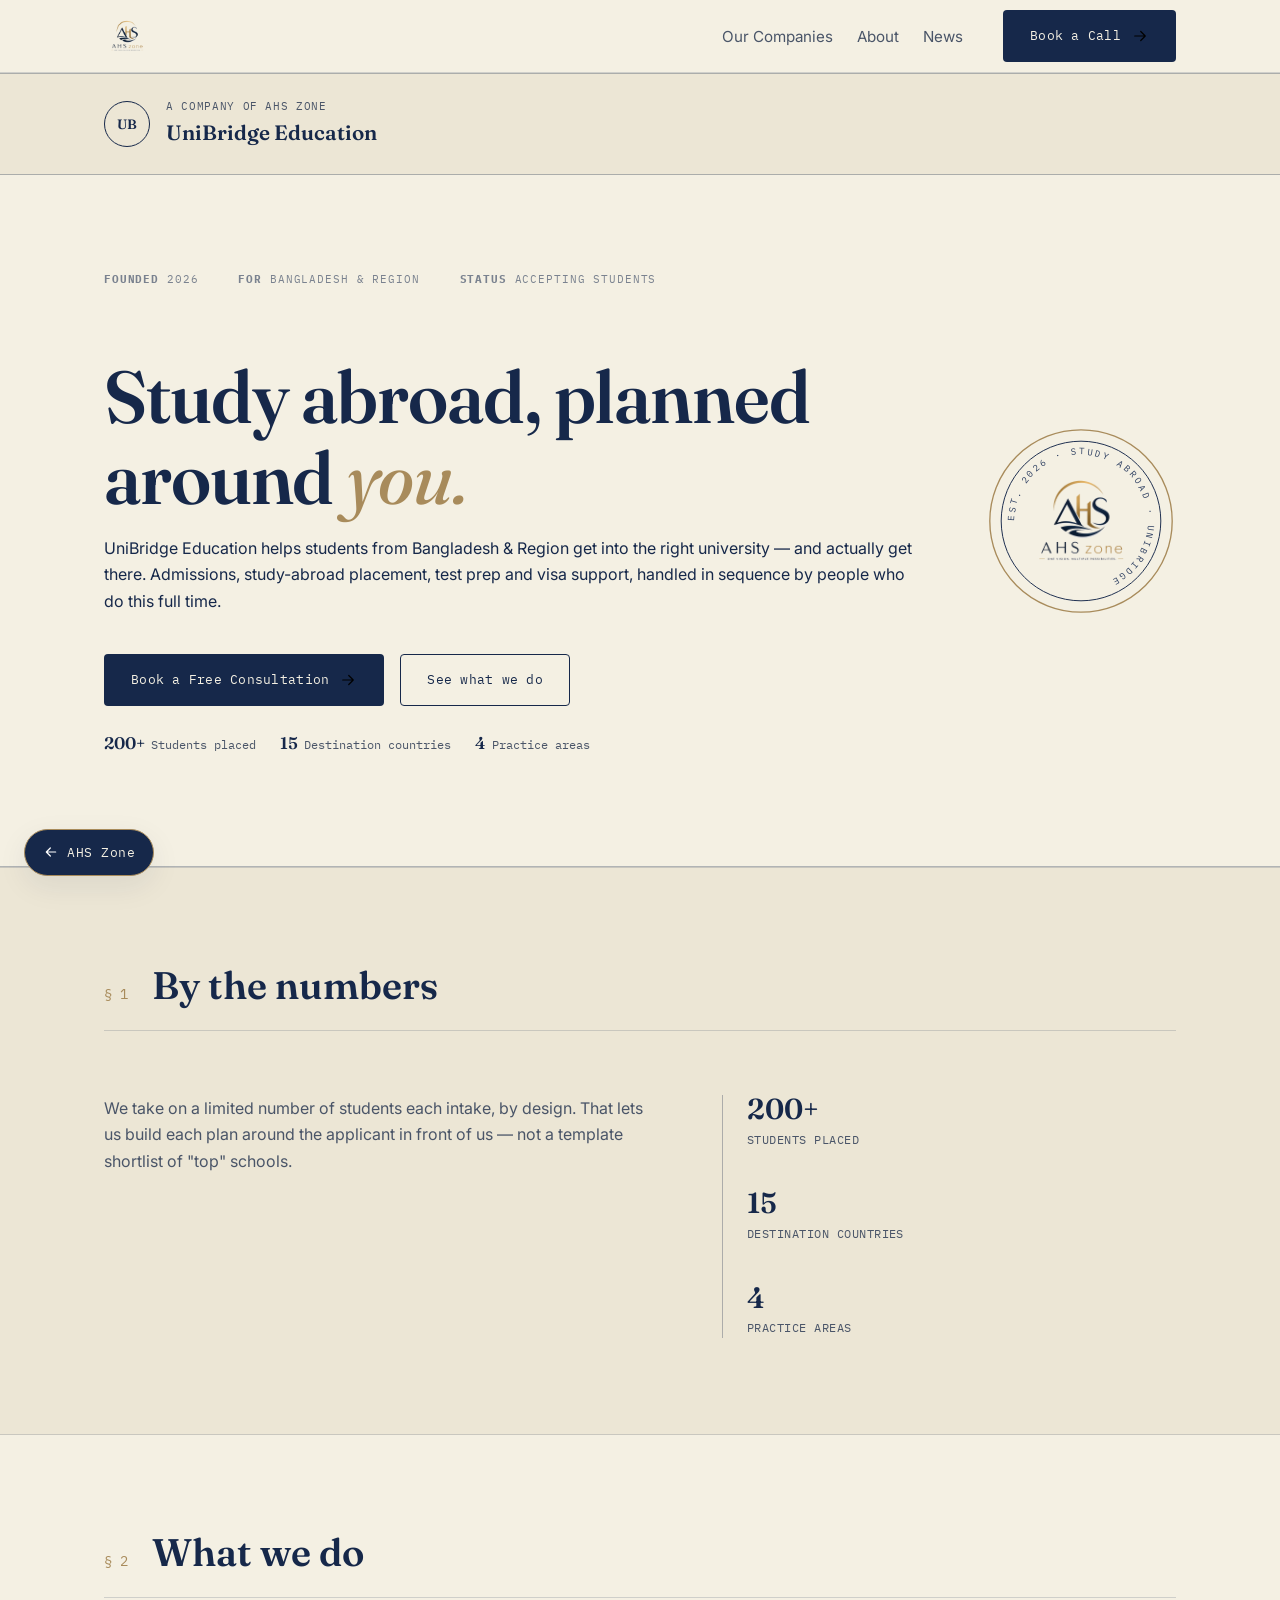
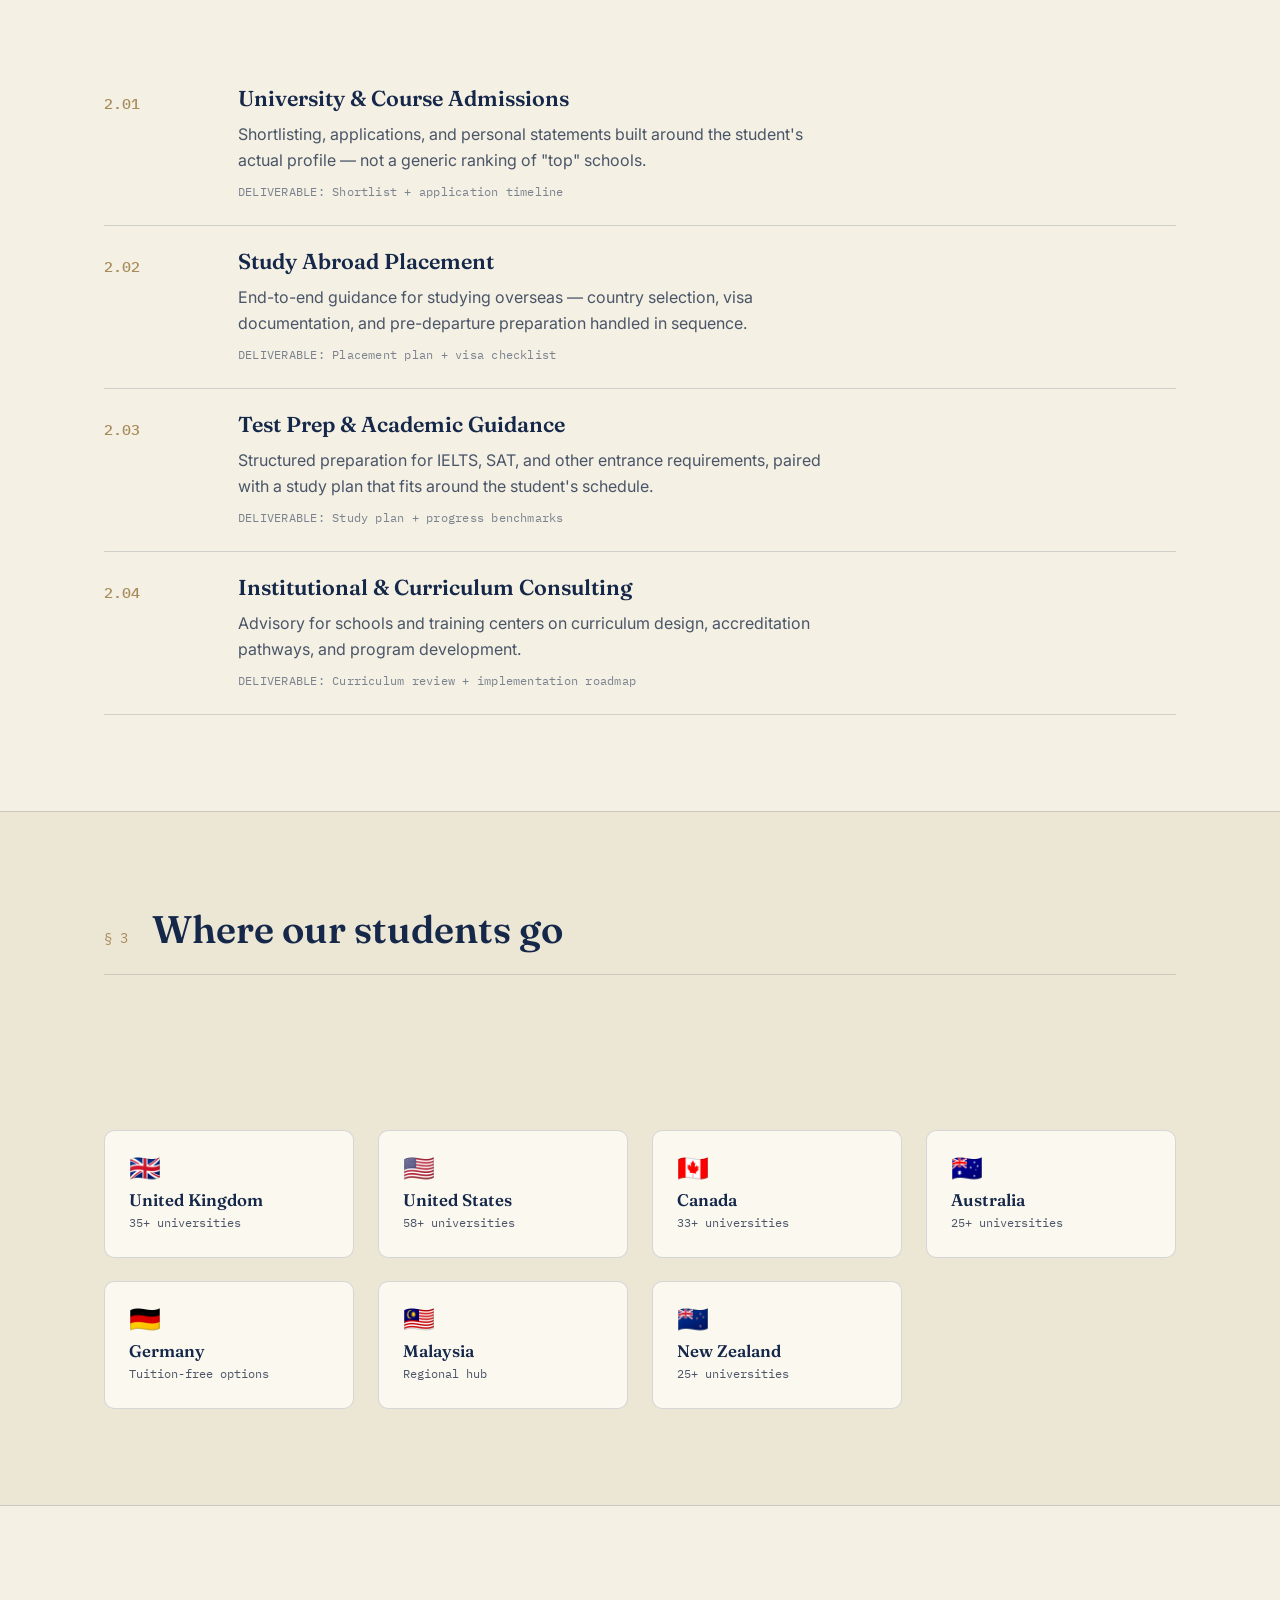
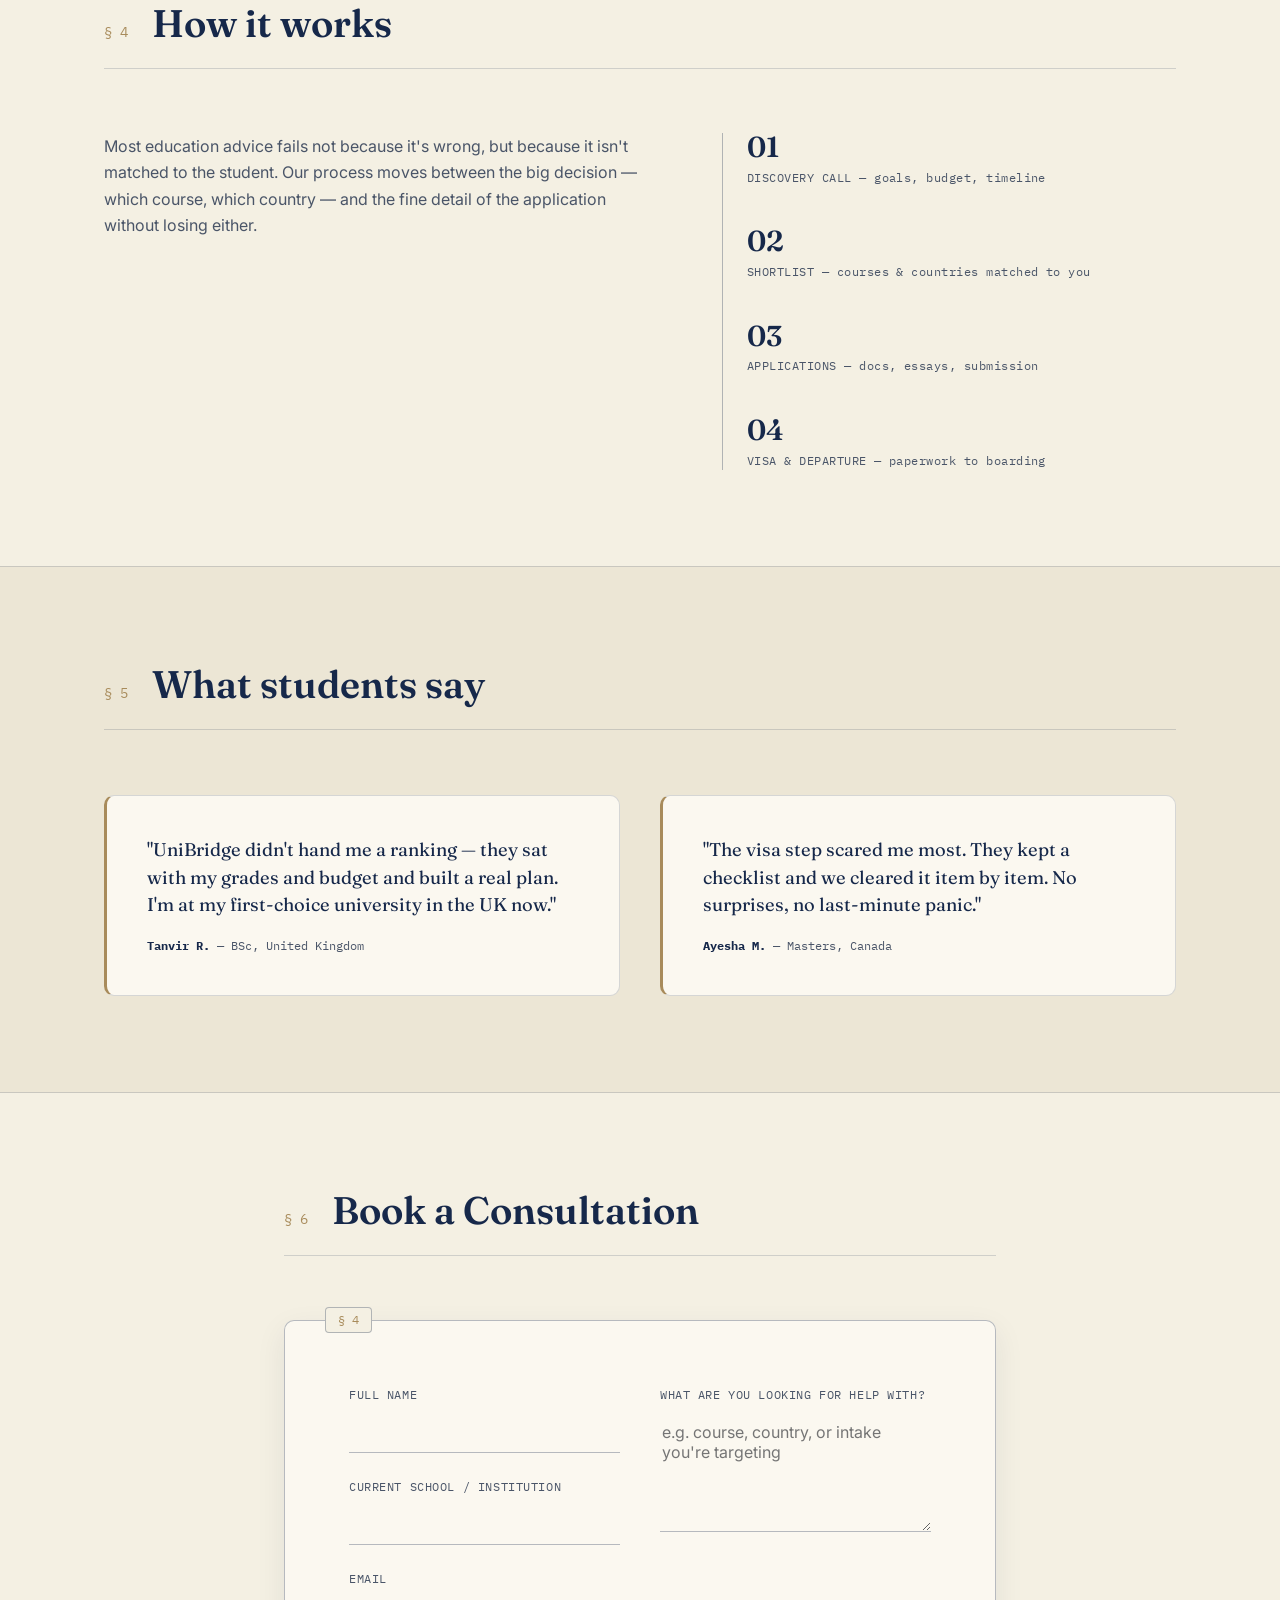
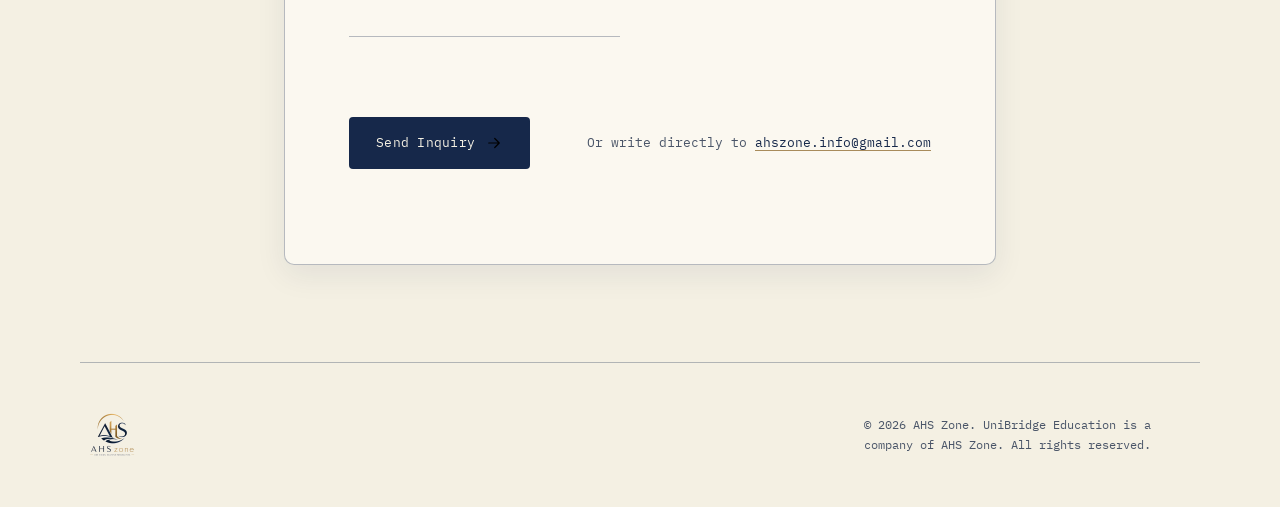
==== commit 3eeae410: "Remove redundant top-right banner back link; floating return button is now the single clean return p" ====
--- a/unibridge.html
+++ b/unibridge.html
@@ -88,7 +88,6 @@
         <div class="subbrand-eyebrow">A COMPANY OF AHS ZONE</div>
         <div class="subbrand-name">UniBridge Education</div>
       </div>
-      <a href="index.html#companies" class="subbrand-back">← Back to AHS Zone</a>
     </div>
   </div>
 
--- a/css/style.css
+++ b/css/style.css
@@ -504,18 +504,6 @@
 .floating-back:hover { background: var(--navy-soft); transform: translateY(-2px); }
 
 
-/* Back link in the sub-brand banner */
-.subbrand-back {
-  margin-left: auto;
-  font-family: var(--font-mono);
-  font-size: 0.74rem;
-  color: var(--navy);
-  text-decoration: none;
-  border-bottom: 1px solid var(--brass);
-  padding-bottom: 2px;
-}
-.subbrand-back:hover { color: var(--brass); }
-
 /* Destination country cards */
 .dest-grid {
   display: grid;
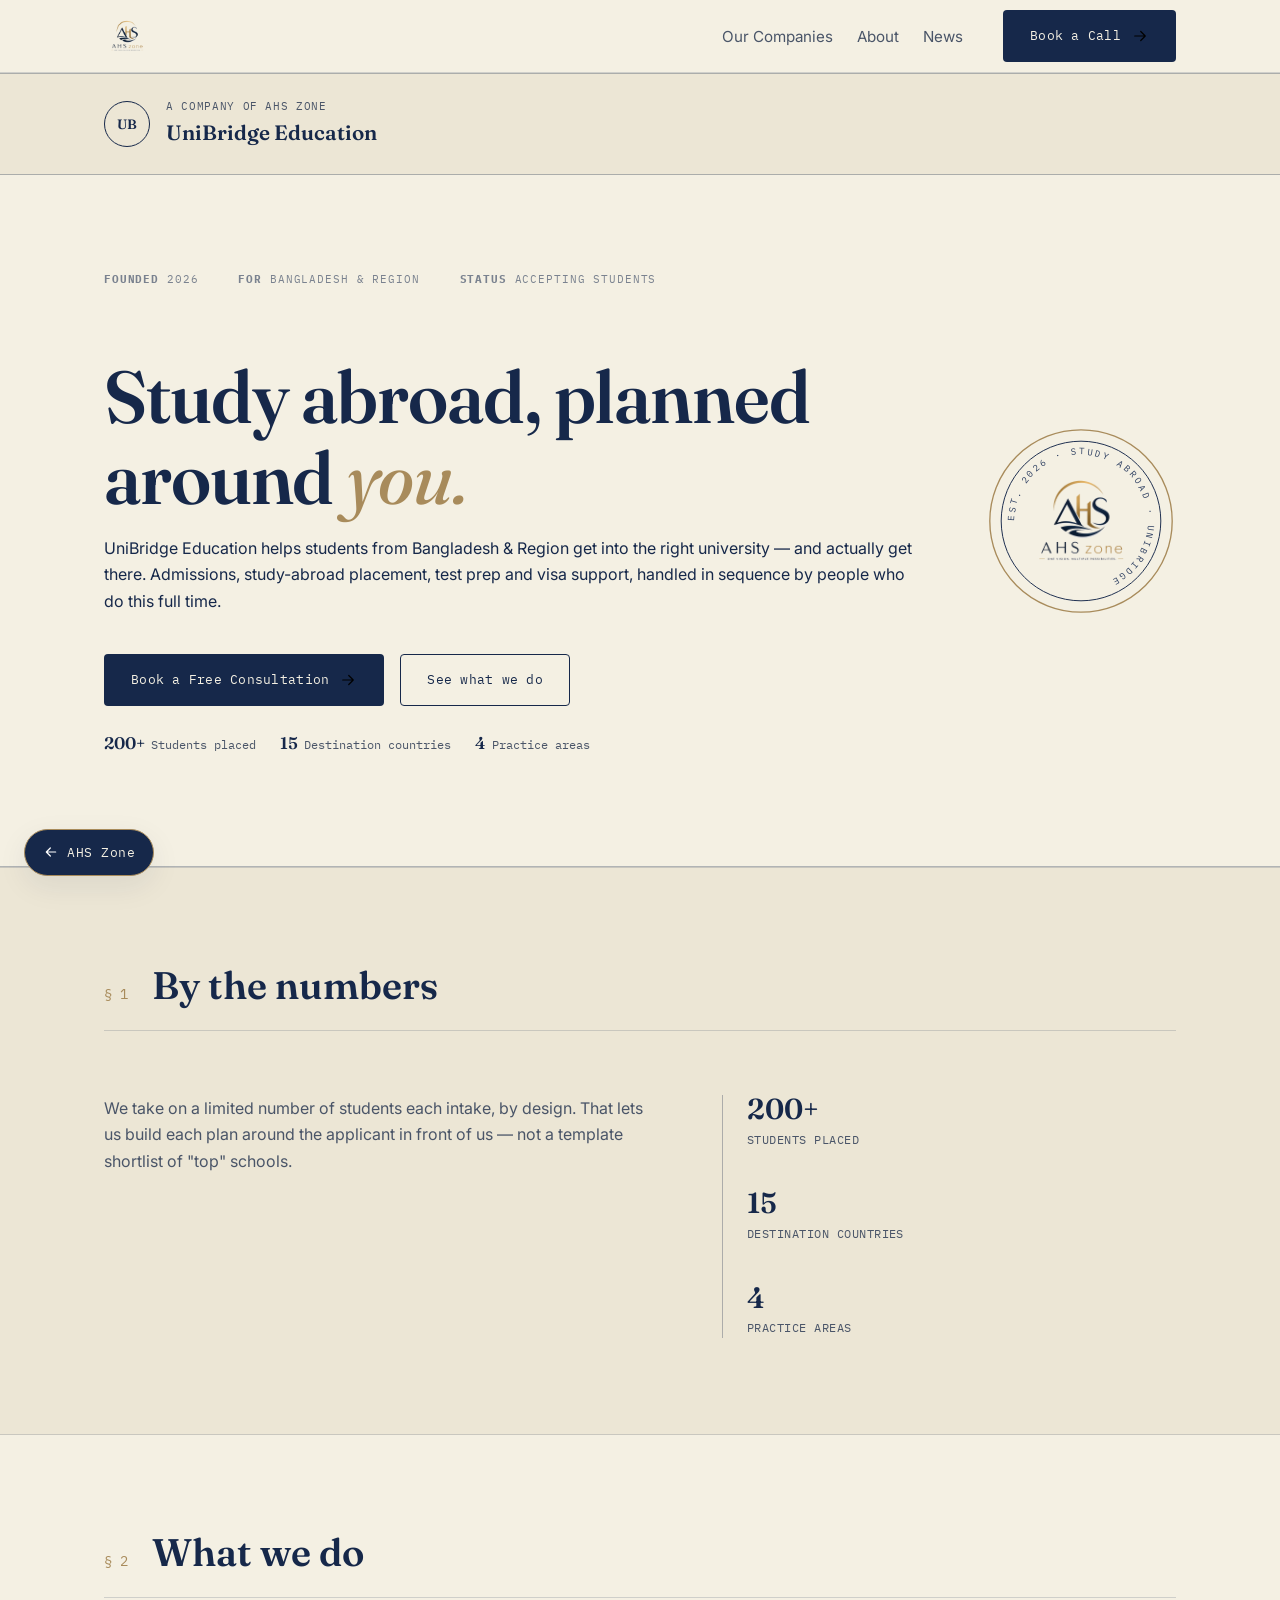
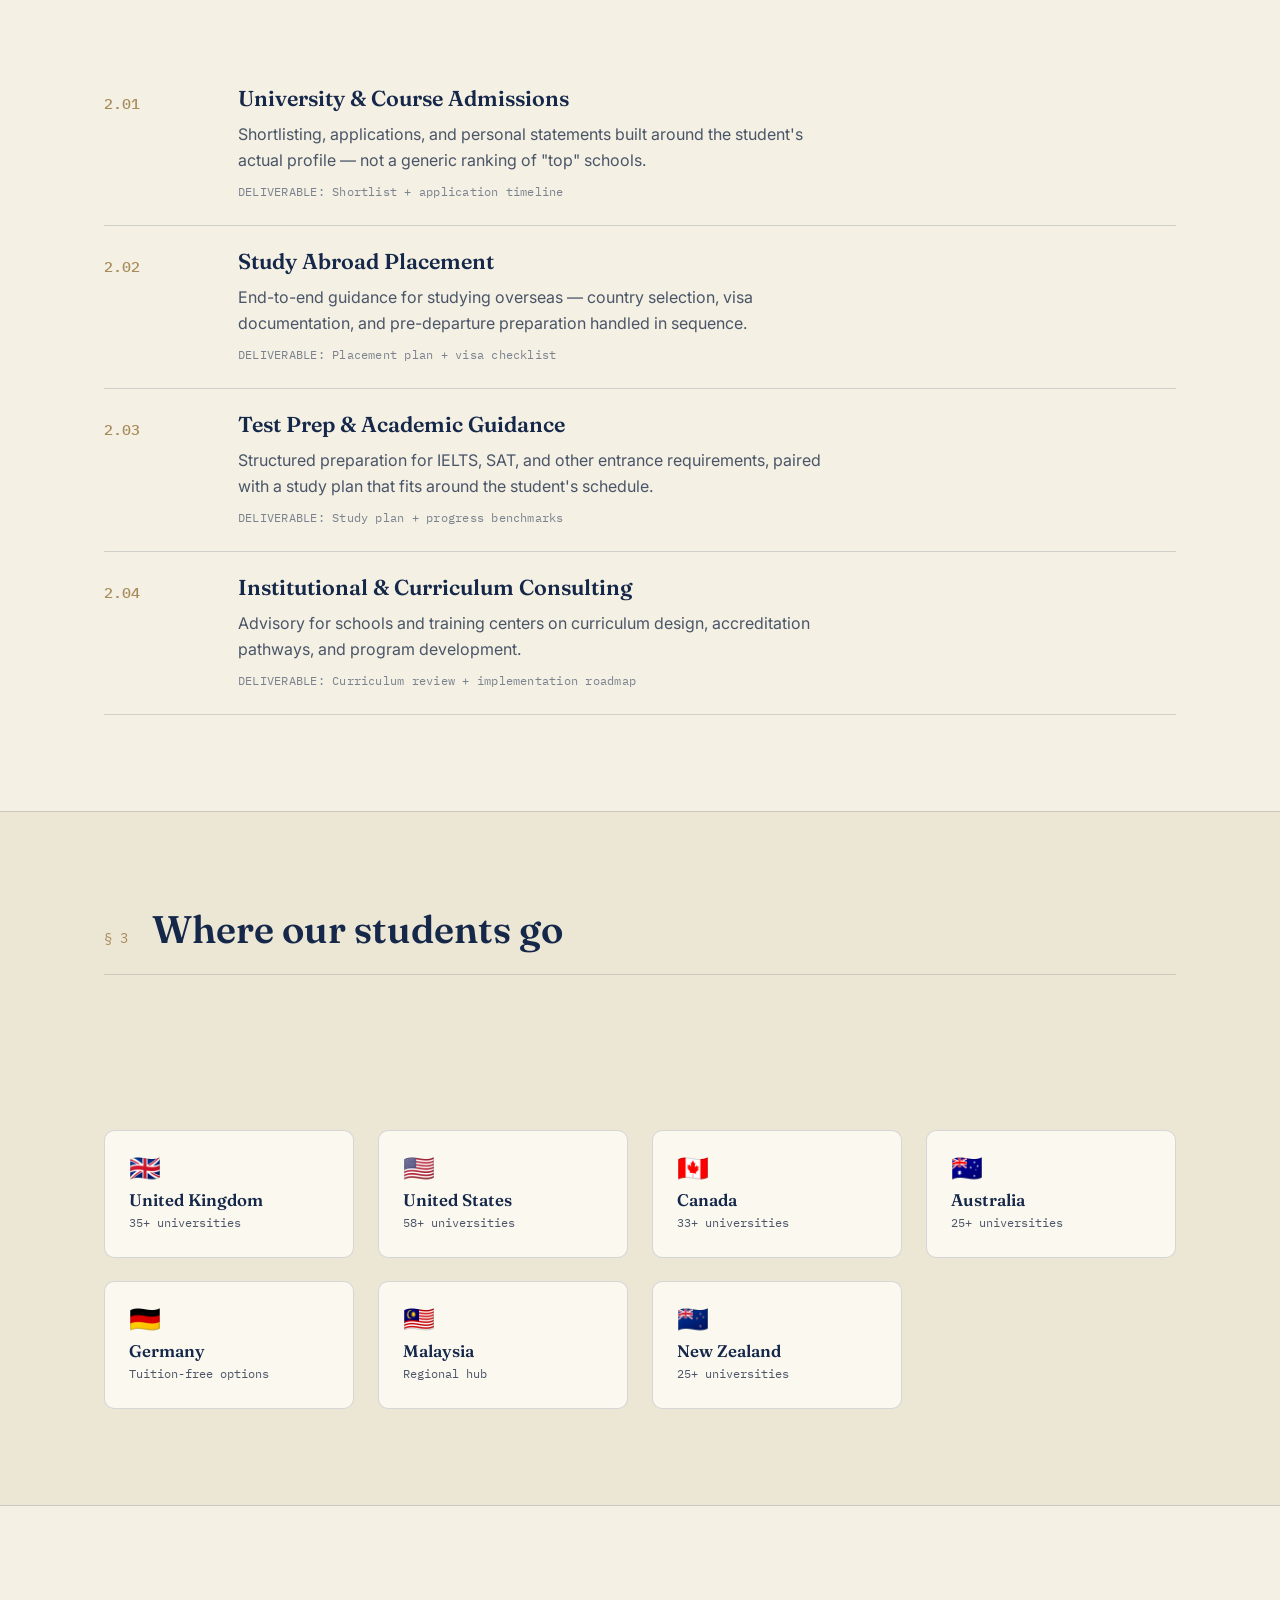
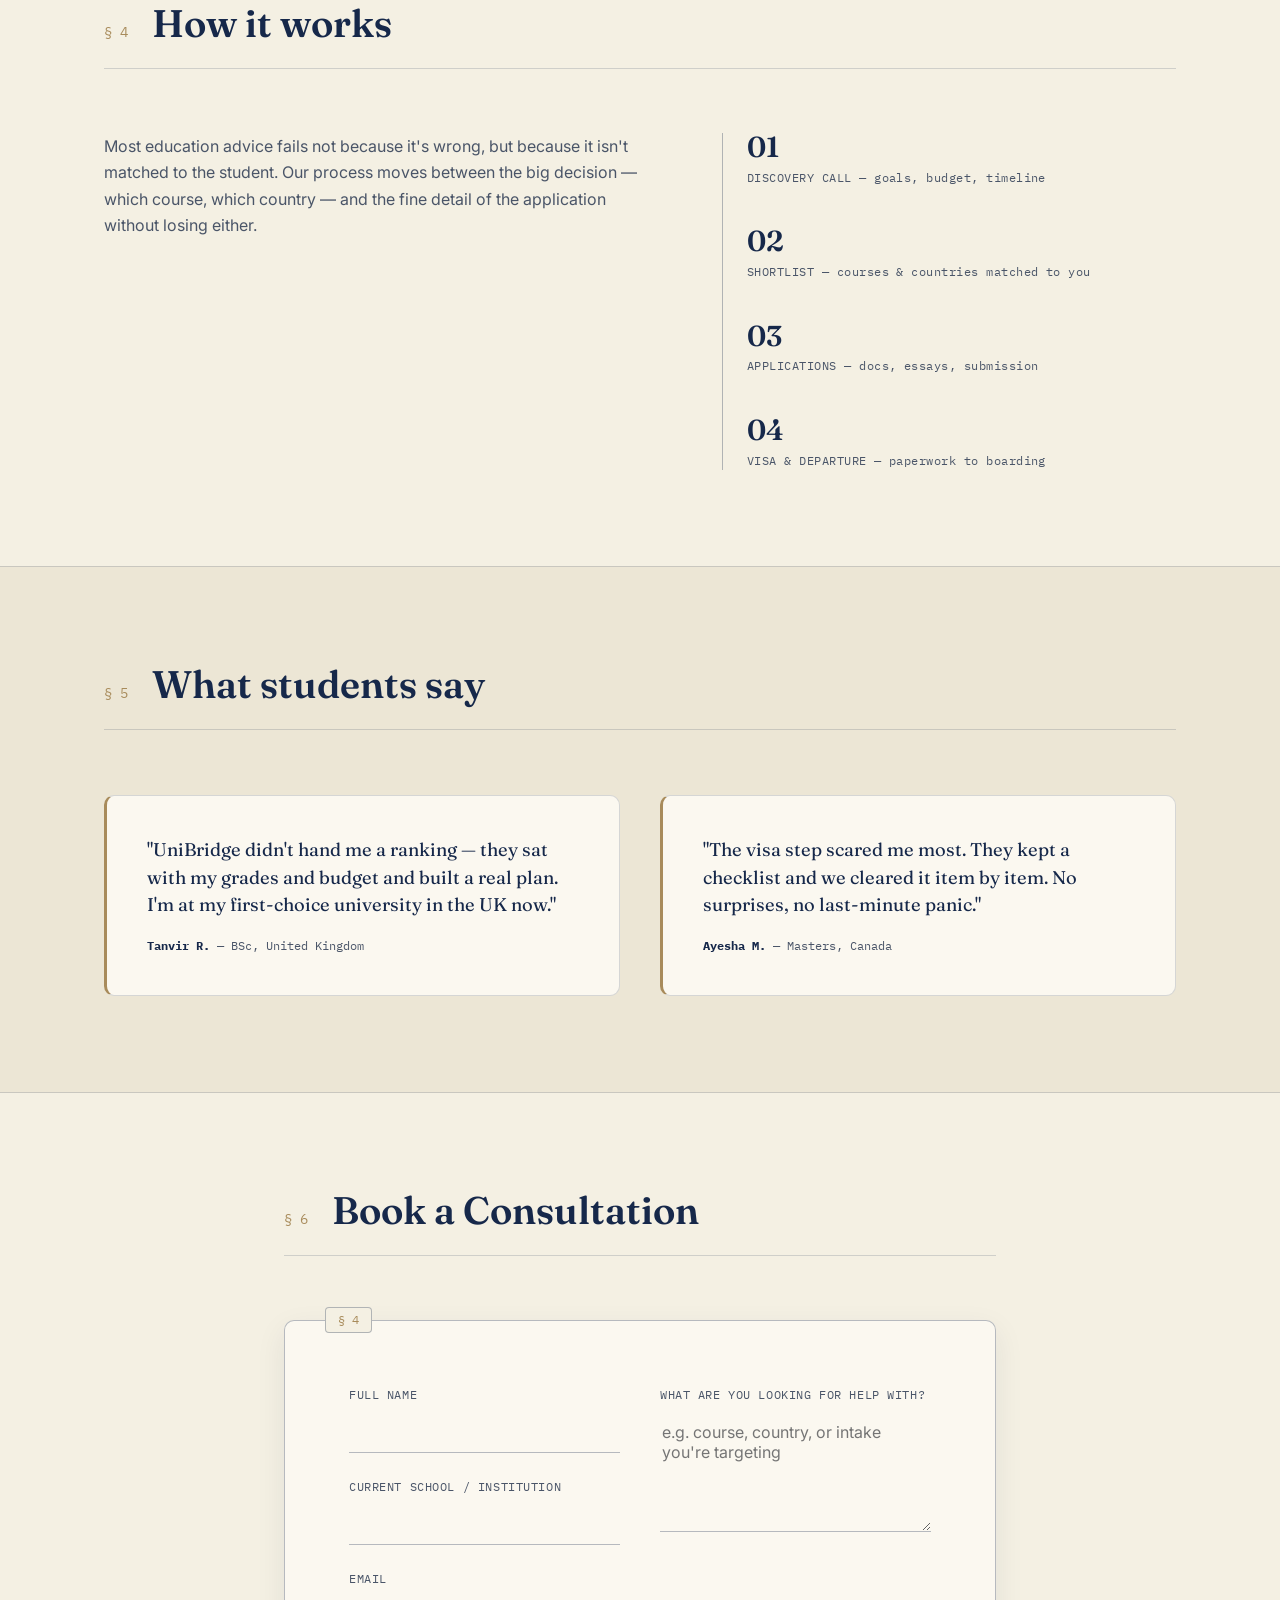
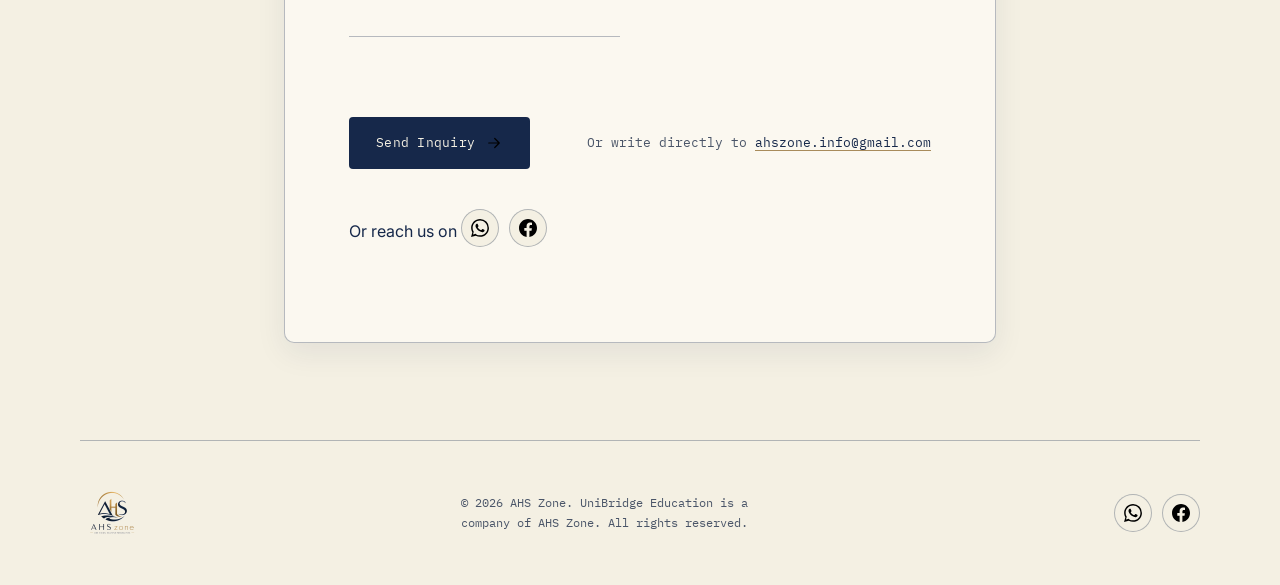
==== commit 0734e15f: "Add WhatsApp (+8801973191791) and Facebook social links to contact form signoff and footer on both p" ====
--- a/unibridge.html
+++ b/unibridge.html
@@ -299,7 +299,18 @@
               <img src="assets/icons/arrow-right.svg" alt="" class="icon" aria-hidden="true">
             </button>
             <div class="contact-direct">Or write directly to <a href="mailto:ahszone.info@gmail.com">ahszone.info@gmail.com</a></div>
-          </div>
+            </div>
+            <div class="contact-social reveal">
+            <span class="social-label">Or reach us on</span>
+            <span class="social-links">
+              <a class="social-link whatsapp" href="https://wa.me/8801973191791" target="_blank" rel="noopener" aria-label="Chat on WhatsApp">
+                <img src="assets/icons/whatsapp.svg" alt="" class="icon" aria-hidden="true">
+              </a>
+              <a class="social-link facebook" href="https://www.facebook.com/share/1cDuD88fm9/" target="_blank" rel="noopener" aria-label="AHS Zone on Facebook">
+                <img src="assets/icons/facebook.svg" alt="" class="icon" aria-hidden="true">
+              </a>
+            </span>
+            </div>
         </form>
         <p class="form-note" id="formNote" role="status" aria-live="polite"></p>
       </div>
@@ -311,6 +322,14 @@
 <footer class="site-footer wrap">
   <img src="assets/images/logo.png?v=2" alt="AHS Zone" class="footer-logo" loading="lazy" width="110" height="64">
   <div class="footer-meta">© <span id="year">2026</span> AHS Zone. UniBridge Education is a company of AHS Zone. All rights reserved.</div>
+  <span class="social-links footer-social">
+    <a class="social-link whatsapp" href="https://wa.me/8801973191791" target="_blank" rel="noopener" aria-label="Chat on WhatsApp">
+      <img src="assets/icons/whatsapp.svg" alt="" class="icon" aria-hidden="true">
+    </a>
+    <a class="social-link facebook" href="https://www.facebook.com/share/1cDuD88fm9/" target="_blank" rel="noopener" aria-label="AHS Zone on Facebook">
+      <img src="assets/icons/facebook.svg" alt="" class="icon" aria-hidden="true">
+    </a>
+  </span>
 </footer>
 
 <!-- Shared, modular JavaScript -->
--- a/css/style.css
+++ b/css/style.css
@@ -469,7 +469,57 @@
 .contact-direct a { color: var(--navy); text-decoration: underline; text-decoration-color: var(--brass); text-underline-offset: 3px; }
 .form-note { font-family: var(--font-mono); font-size: 0.82rem; color: var(--brass); margin: var(--space-2) 0 0; min-height: 1.2em; }
 
-/* ---------- 13. FOOTER ---------- */
+/* ---------- 13a. SOCIAL LINKS (WhatsApp + Facebook) ---------- */
+.social-links {
+  display: inline-flex;
+  align-items: center;
+  gap: 10px;
+}
+.social-links .social-label {
+  font-family: var(--font-mono);
+  font-size: 0.74rem;
+  color: var(--ink-muted);
+  margin-right: 2px;
+}
+.social-link {
+  display: inline-flex;
+  align-items: center;
+  justify-content: center;
+  width: 38px; height: 38px;
+  border-radius: 50%;
+  border: 1px solid var(--rule-strong);
+  background: var(--bg);
+  color: var(--navy);
+  transition: transform var(--dur) var(--ease), background var(--dur) var(--ease), color var(--dur) var(--ease), border-color var(--dur) var(--ease);
+}
+.social-link .icon { width: 18px; height: 18px; }
+.social-link:hover { transform: translateY(-2px); }
+.social-link.whatsapp:hover { background: #25D366; border-color: #25D366; color: #fff; }
+.social-link.facebook:hover { background: #1877F2; border-color: #1877F2; color: #fff; }
+
+/* WhatsApp chat bubble (floating, optional) */
+.wa-float {
+  position: fixed;
+  right: var(--space-3);
+  bottom: var(--space-3);
+  z-index: 90;
+  display: inline-flex;
+  align-items: center;
+  gap: 8px;
+  padding: 12px 16px;
+  border-radius: 999px;
+  background: #25D366;
+  color: #fff;
+  font-family: var(--font-mono);
+  font-size: 0.8rem;
+  text-decoration: none;
+  box-shadow: var(--shadow-md);
+  transition: transform var(--dur) var(--ease);
+}
+.wa-float .icon { width: 18px; height: 18px; filter: brightness(0) invert(1); }
+.wa-float:hover { transform: translateY(-2px); }
+
+
 .site-footer {
   border-top: 1px solid var(--rule-strong);
   padding: var(--space-4) 0;
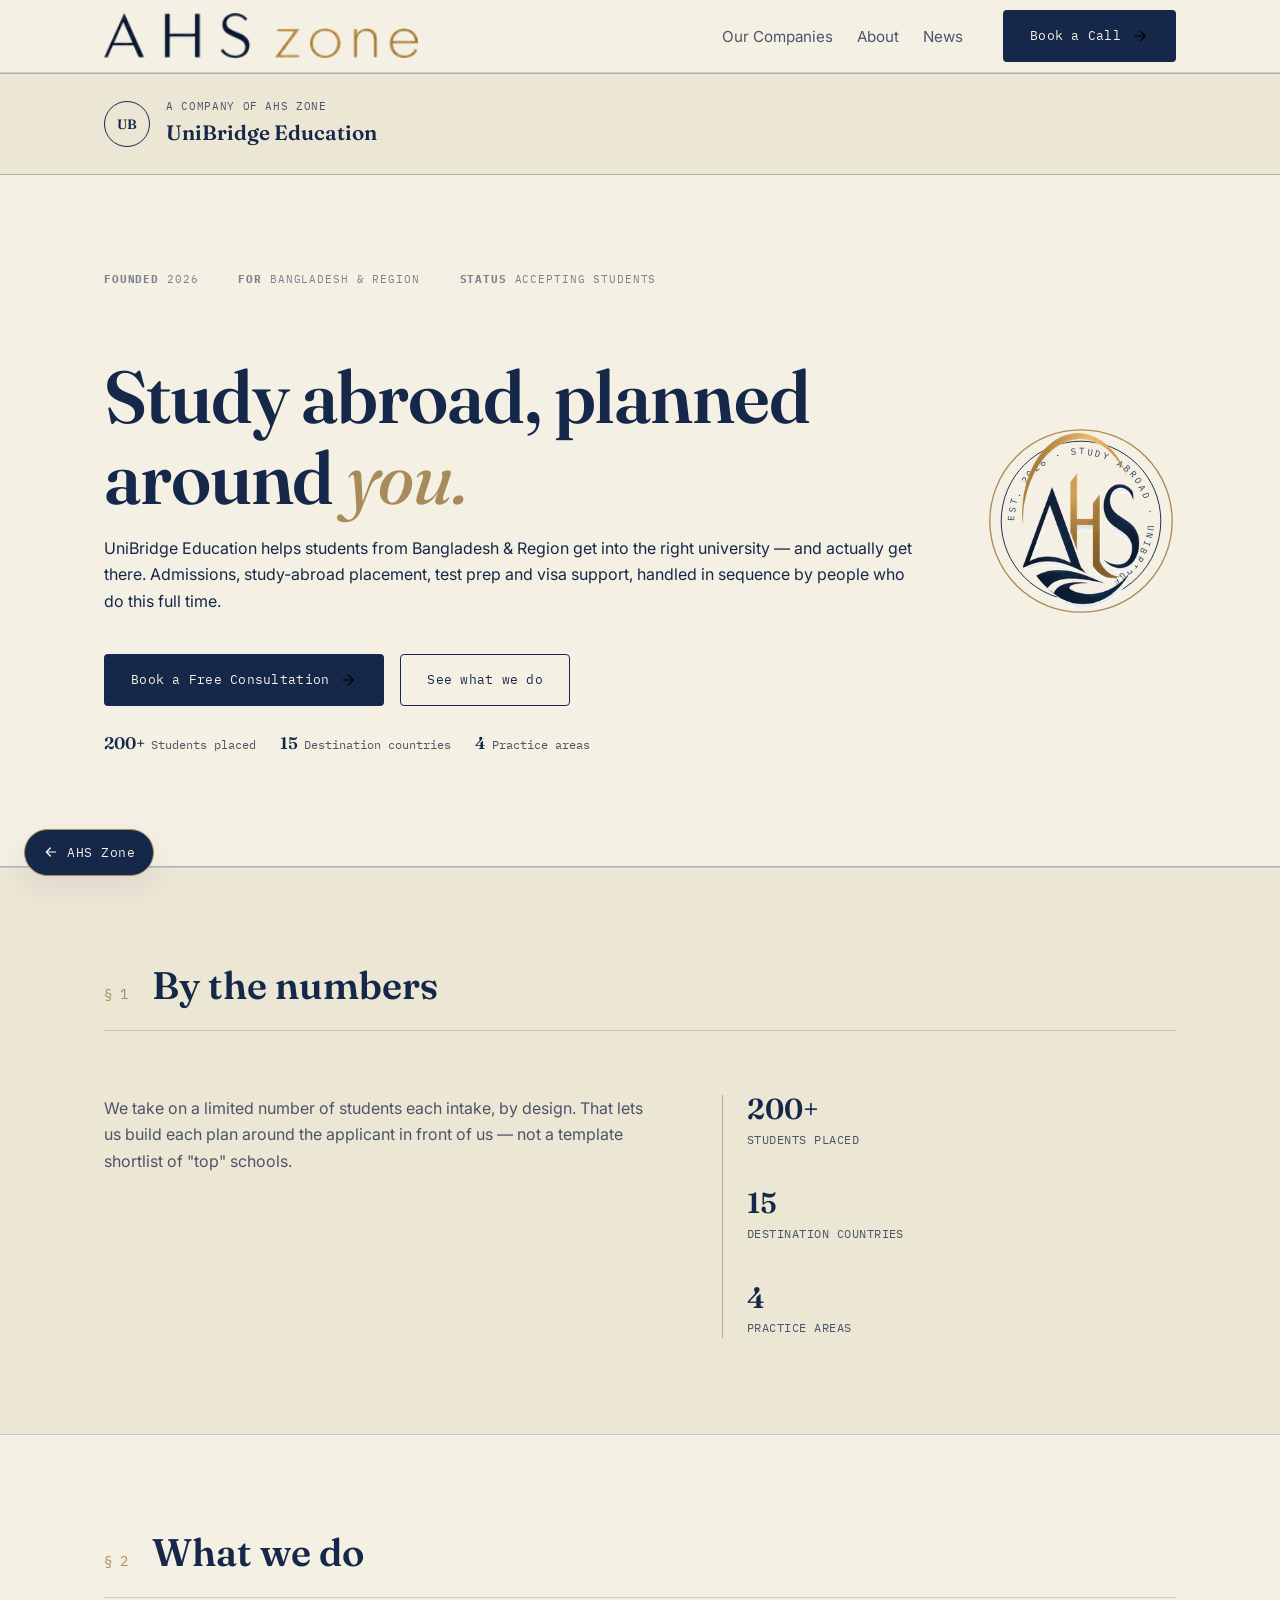
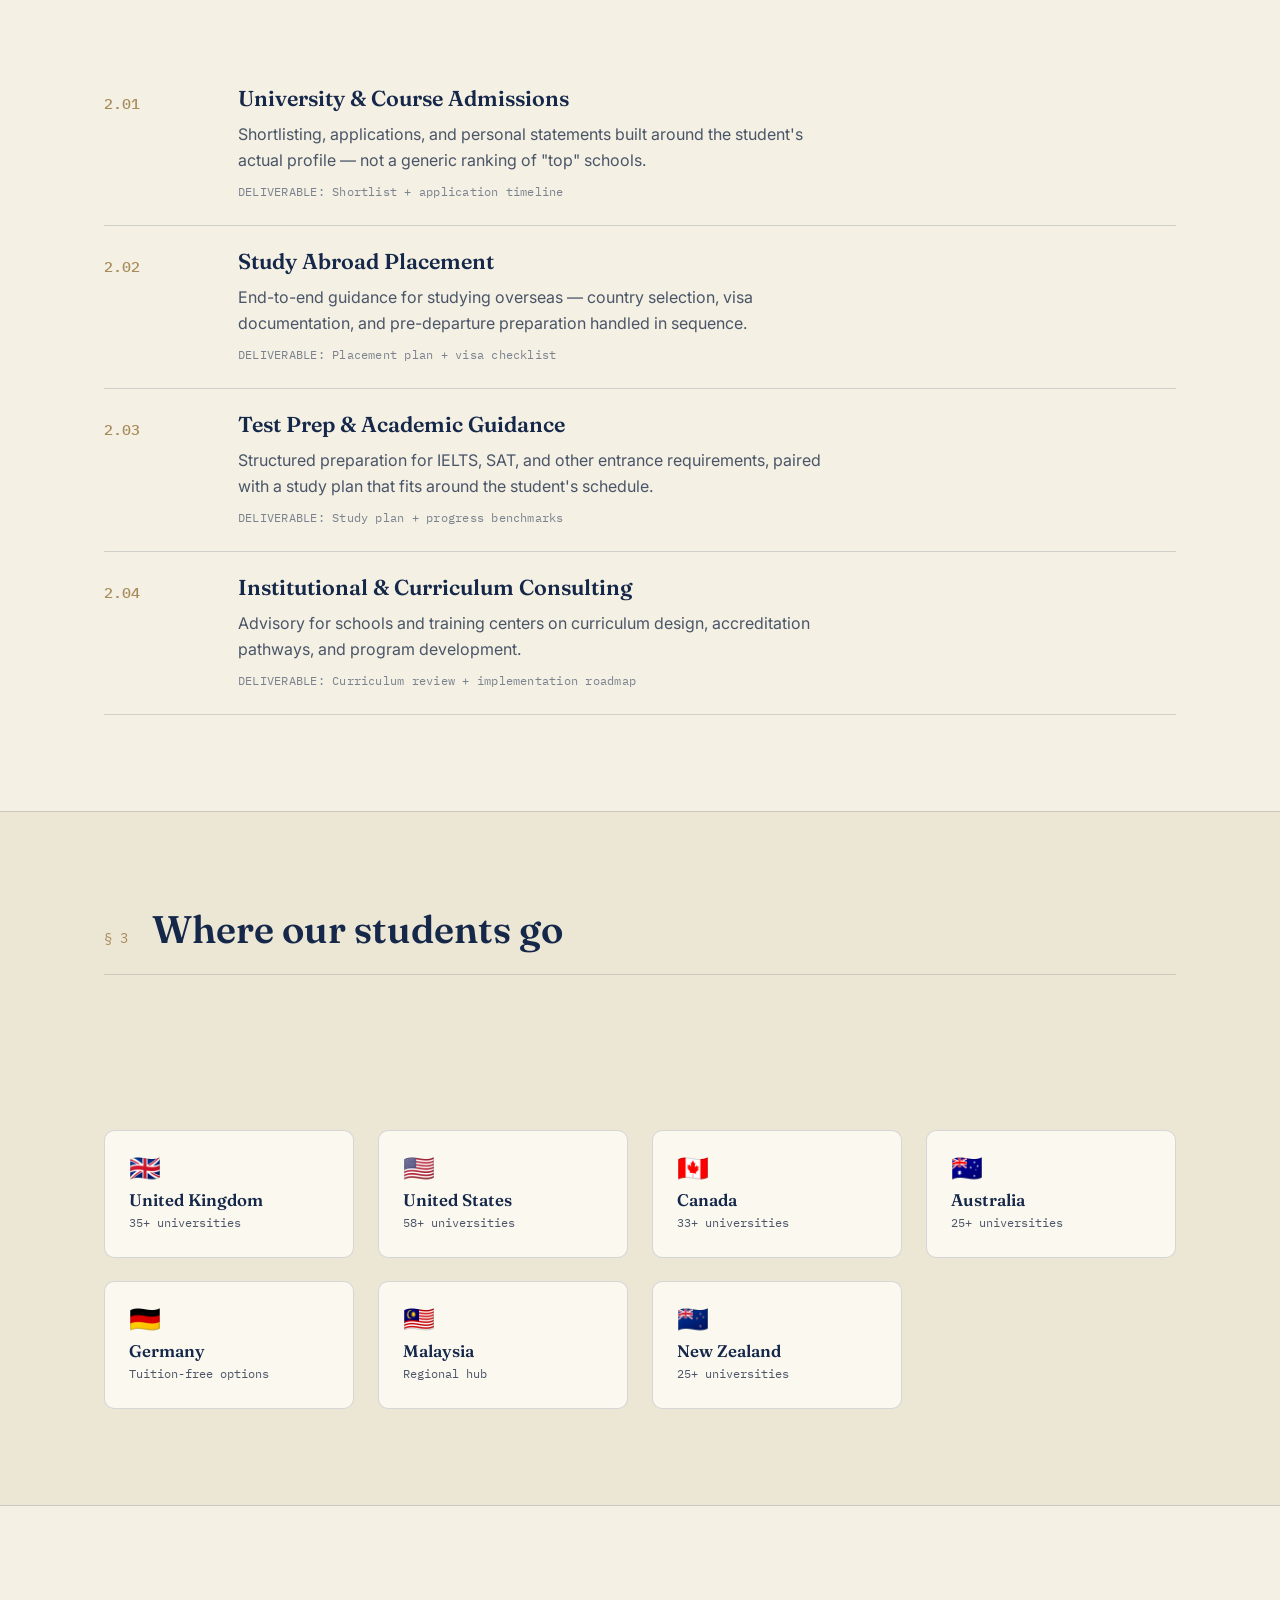
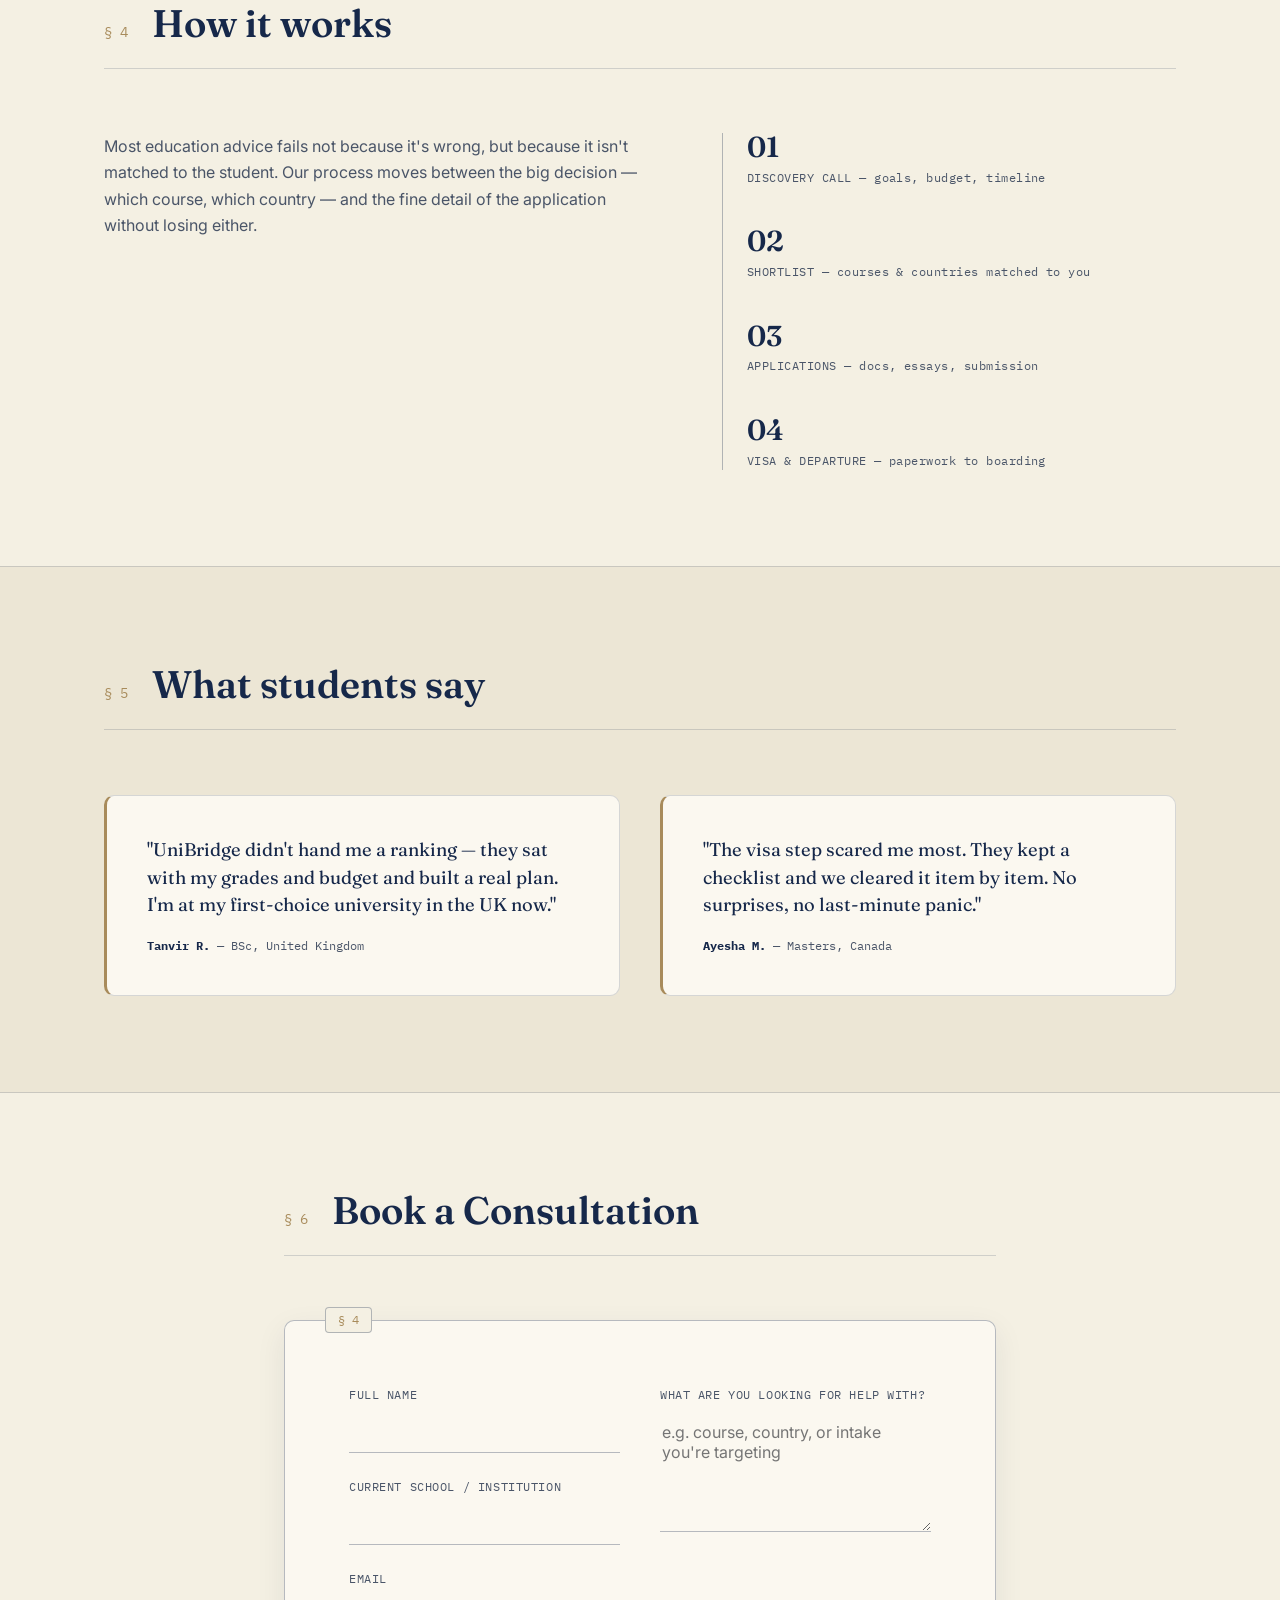
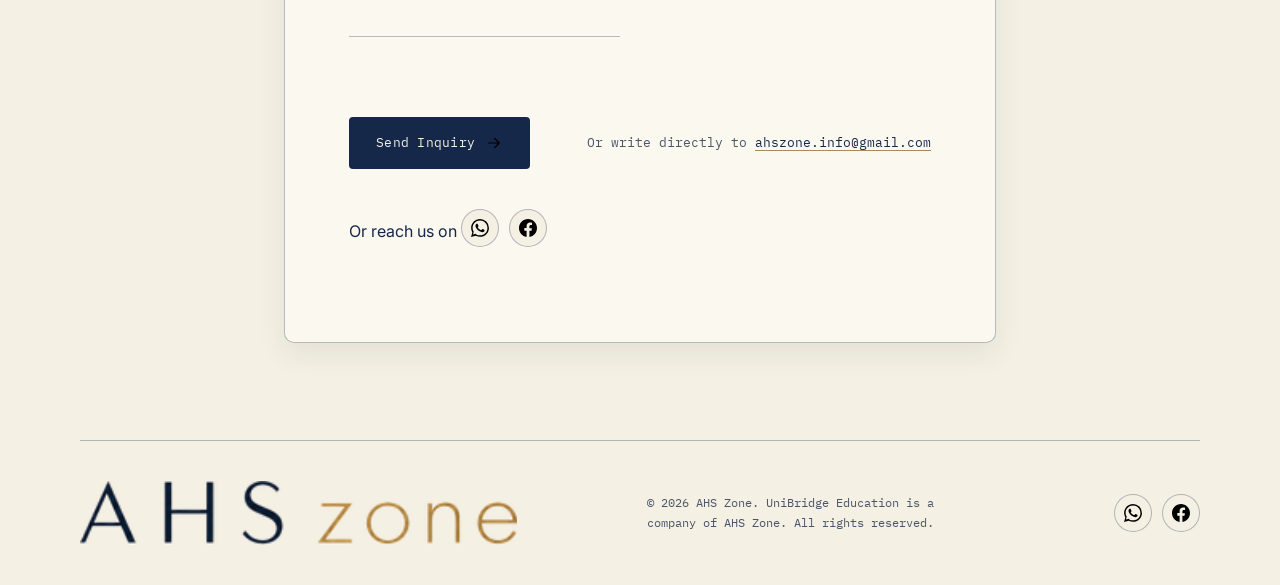
==== commit 62962170: "Use real AHS Zone logo: monogram for favicon/seal, wordmark for header/footer" ====
--- a/unibridge.html
+++ b/unibridge.html
@@ -5,6 +5,7 @@
   <meta name="viewport" content="width=device-width, initial-scale=1.0">
   <title>UniBridge Education — A Company of AHS Zone</title>
   <meta name="description" content="UniBridge Education, an AHS Zone company: university admissions, study-abroad placement, test prep and institutional advisory for students from Bangladesh & Region.">
+  <link rel="canonical" href="https://ahs-zone.com/unibridge.html">
   <meta name="theme-color" content="#16284A">
 
   <!-- Mark JS as available (progressive enhancement) -->
@@ -14,11 +15,12 @@
   <meta property="og:title" content="UniBridge Education — A Company of AHS Zone">
   <meta property="og:description" content="University admissions, study-abroad placement, test prep and advisory — built the AHS Zone way.">
   <meta property="og:type" content="website">
-  <meta property="og:image" content="assets/images/logo.png?v=2">
+  <meta property="og:image" content="assets/images/logo.png?v=3">
   <meta name="twitter:card" content="summary_large_image">
 
-  <!-- Favicon: navy A monogram -->
-  <link rel="icon" href="data:image/svg+xml,%3Csvg%20xmlns='http://www.w3.org/2000/svg'%20viewBox='0%200%2064%2064'%3E%3Crect%20width='64'%20height='64'%20rx='12'%20fill='%2316284A'/%3E%3Ctext%20x='32'%20y='44'%20font-family='Georgia,serif'%20font-size='36'%20fill='%23A88B5B'%20text-anchor='middle'%3EA%3C/text%3E%3C/svg%3E">
+  <!-- Favicon: real AHS Zone monogram (transparent PNG) -->
+  <link rel="icon" type="image/png" href="favicon.png">
+  <link rel="apple-touch-icon" href="favicon.png">
 
   <!-- Fonts -->
   <link rel="preconnect" href="https://fonts.googleapis.com">
@@ -28,6 +30,28 @@
   <!-- Shared design system -->
   <link rel="stylesheet" href="css/style.css">
   <link rel="stylesheet" href="css/responsive.css">
+  <script type="application/ld+json">
+  {
+    "@context": "https://schema.org",
+    "@type": "EducationalOrganization",
+    "name": "UniBridge Education",
+    "url": "https://ahs-zone.com/unibridge.html",
+    "logo": "https://ahs-zone.com/assets/images/logo.png?v=3",
+    "description": "UniBridge Education, an AHS Zone company: university admissions, study-abroad placement, test prep and institutional advisory for students from Bangladesh & Region.",
+    "foundingDate": "2026",
+    "areaServed": "Bangladesh & Region",
+    "parentOrganization": {
+      "@type": "Organization",
+      "name": "AHS Zone",
+      "url": "https://ahs-zone.com/"
+    },
+    "contactPoint": {
+      "@type": "ContactPoint",
+      "email": "ahszone.info@gmail.com",
+      "contactType": "customer service"
+    }
+  }
+  </script>
 </head>
 <body id="top">
 
@@ -35,7 +59,7 @@
 <header class="site-header">
   <div class="nav wrap">
     <a href="index.html" class="brandmark" aria-label="AHS Zone — home">
-      <img src="assets/images/logo.png?v=2" alt="AHS Zone" class="brandmark-logo" width="120" height="46">
+      <img src="assets/images/wordmark.png" alt="AHS Zone" class="brandmark-logo" width="120" height="46">
     </a>
 
     <nav class="nav-links" aria-label="Primary">
@@ -129,7 +153,7 @@
             <textPath href="#ringpath2" startOffset="0%">EST. 2026 · STUDY ABROAD · UNIBRIDGE</textPath>
           </text>
         </svg>
-        <img src="assets/images/logo.png?v=2" alt="" class="seal-logo" width="122" height="122">
+        <img src="assets/images/logo.png?v=3" alt="AHS Zone" class="seal-logo" width="122" height="122">
       </div>
     </div>
   </section>
@@ -320,7 +344,7 @@
 
 <!-- ===================== FOOTER ===================== -->
 <footer class="site-footer wrap">
-  <img src="assets/images/logo.png?v=2" alt="AHS Zone" class="footer-logo" loading="lazy" width="110" height="64">
+  <img src="assets/images/wordmark.png" alt="AHS Zone" class="footer-logo" loading="lazy" width="110" height="64">
   <div class="footer-meta">© <span id="year">2026</span> AHS Zone. UniBridge Education is a company of AHS Zone. All rights reserved.</div>
   <span class="social-links footer-social">
     <a class="social-link whatsapp" href="https://wa.me/8801973191791" target="_blank" rel="noopener" aria-label="Chat on WhatsApp">
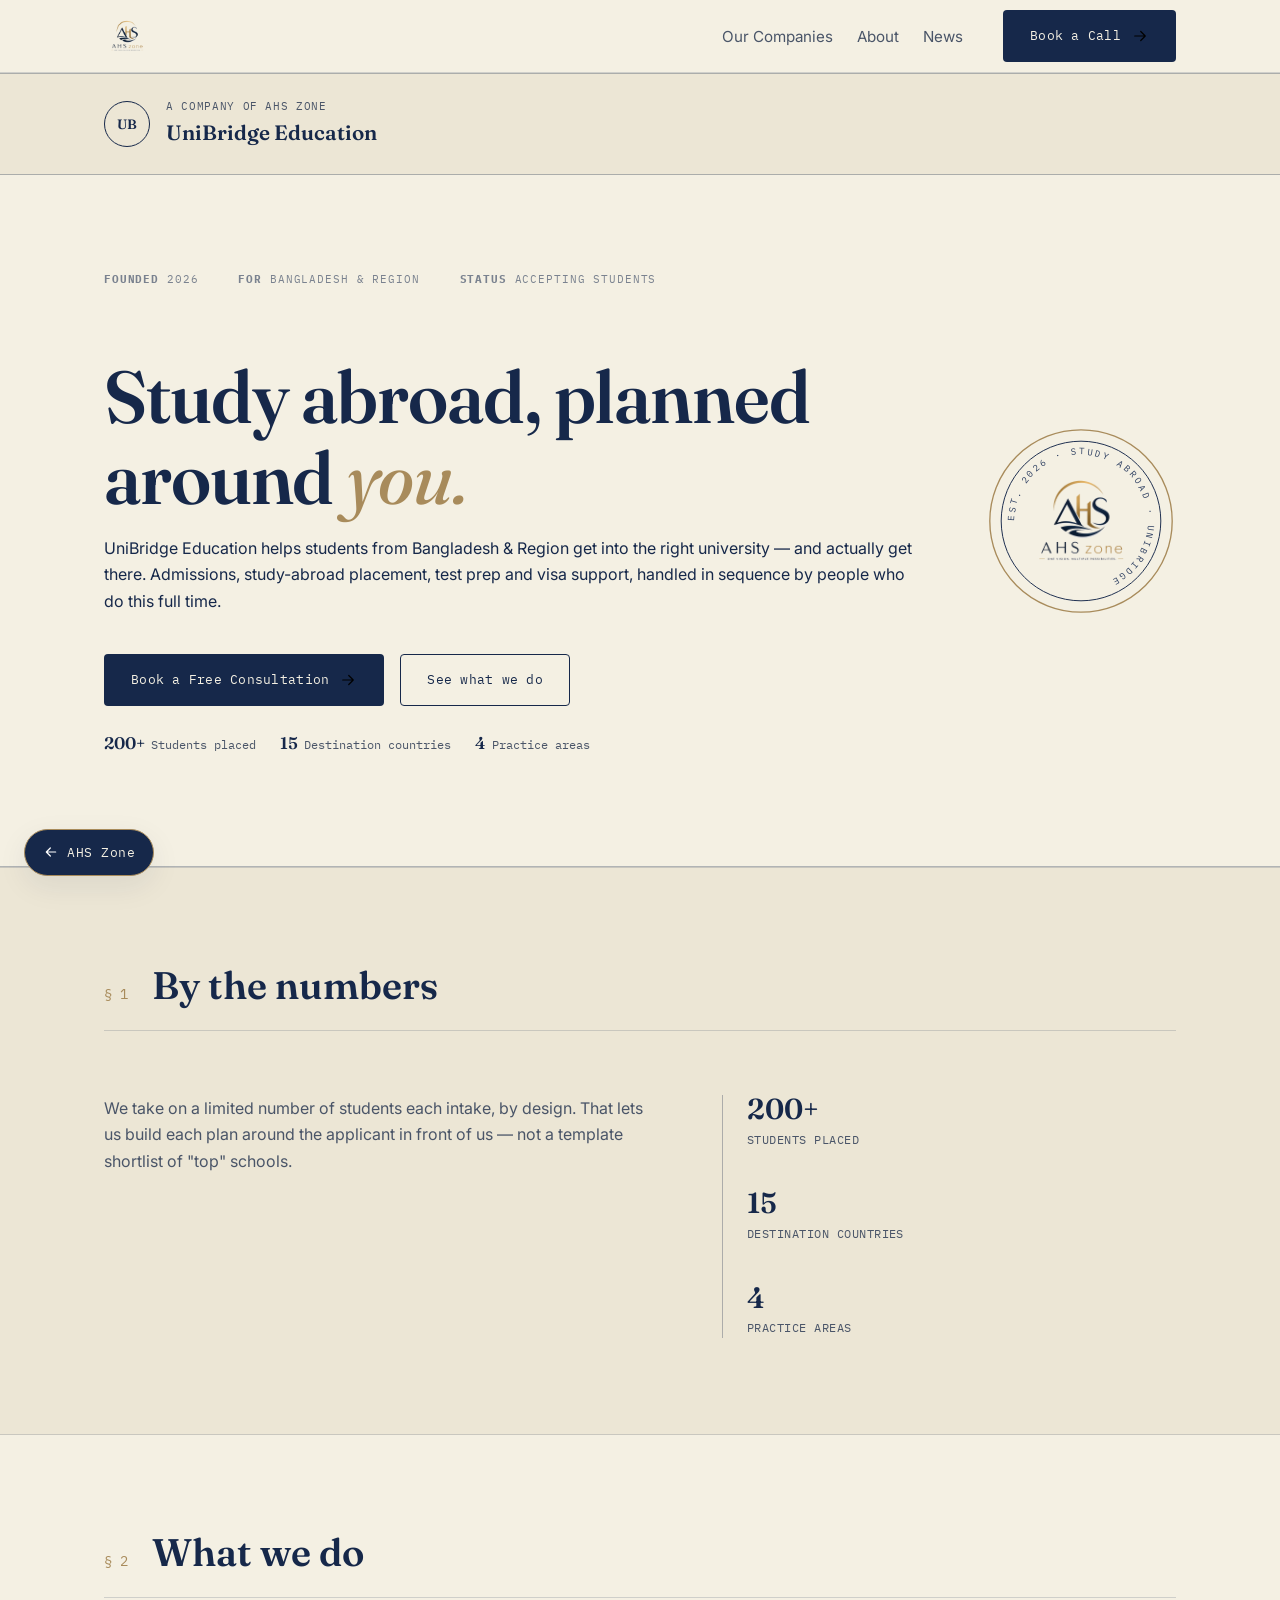
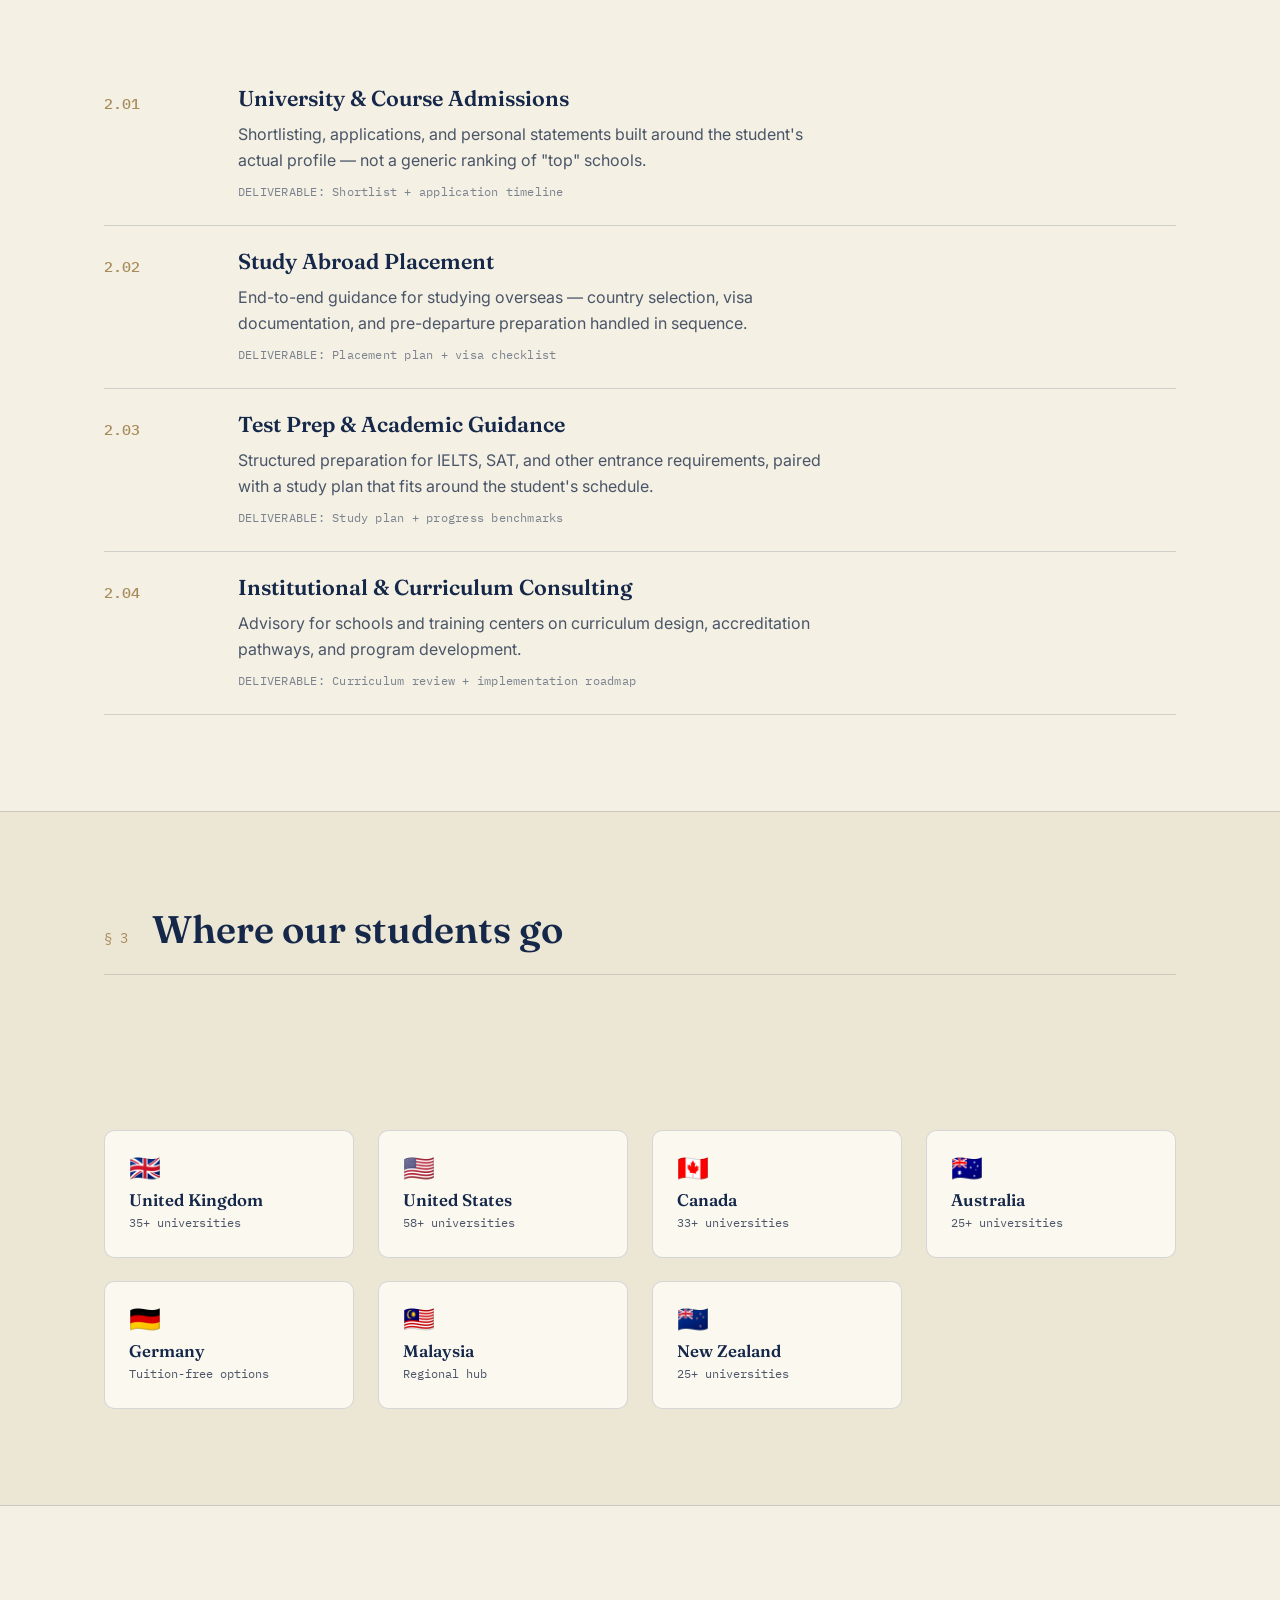
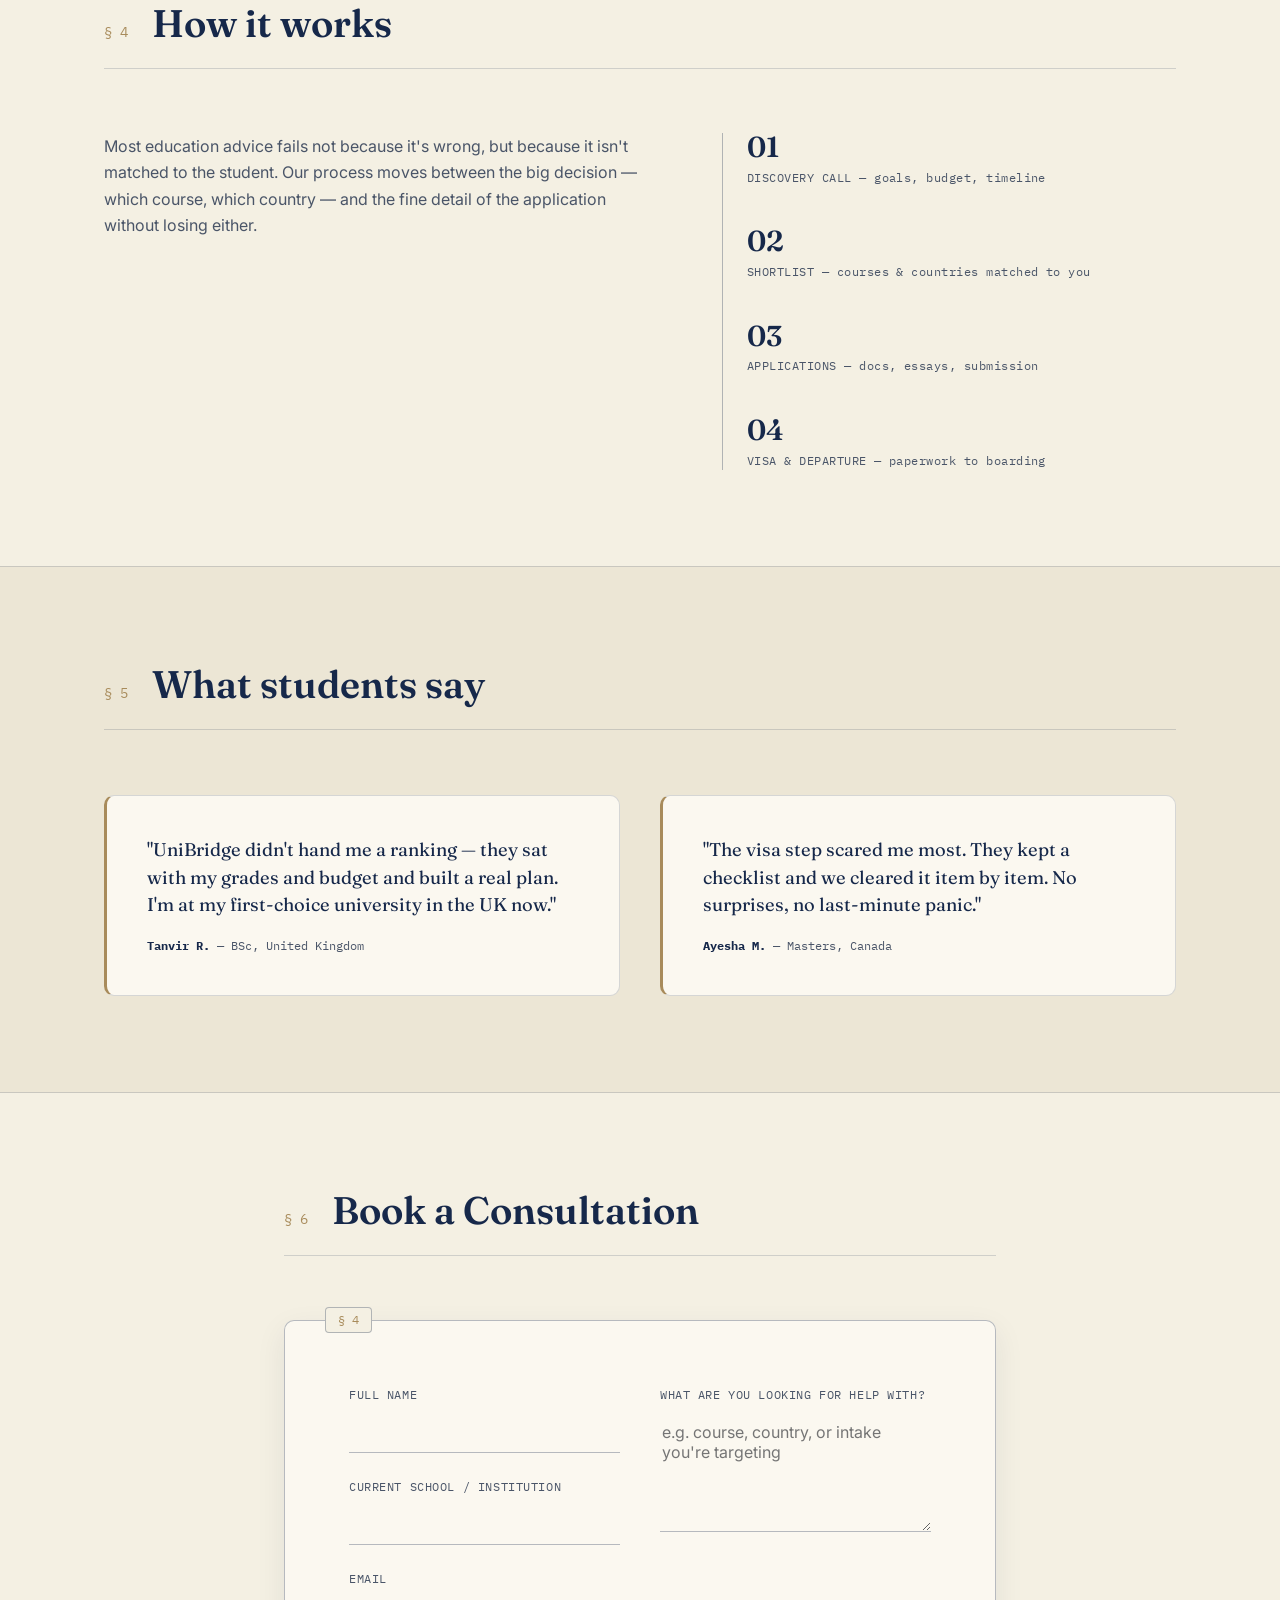
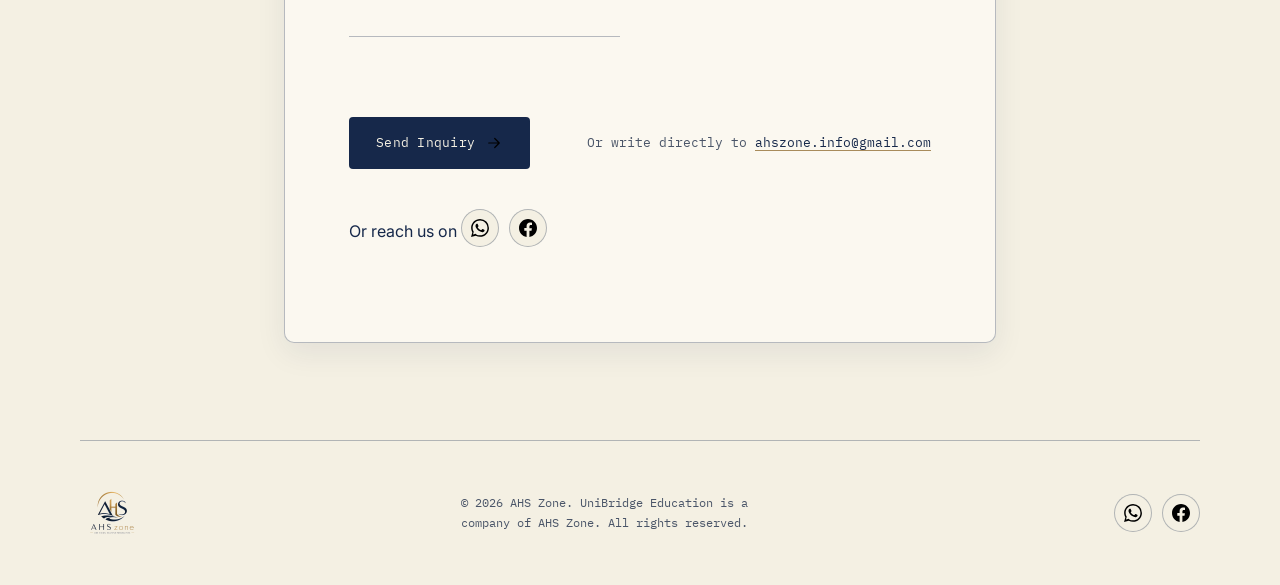
==== commit ed7240a2: "Revert logo to original: only favicon uses real monogram; seal/header/footer back to original logo" ====
--- a/unibridge.html
+++ b/unibridge.html
@@ -15,7 +15,7 @@
   <meta property="og:title" content="UniBridge Education — A Company of AHS Zone">
   <meta property="og:description" content="University admissions, study-abroad placement, test prep and advisory — built the AHS Zone way.">
   <meta property="og:type" content="website">
-  <meta property="og:image" content="assets/images/logo.png?v=3">
+  <meta property="og:image" content="assets/images/logo.png?v=2">
   <meta name="twitter:card" content="summary_large_image">
 
   <!-- Favicon: real AHS Zone monogram (transparent PNG) -->
@@ -36,7 +36,7 @@
     "@type": "EducationalOrganization",
     "name": "UniBridge Education",
     "url": "https://ahs-zone.com/unibridge.html",
-    "logo": "https://ahs-zone.com/assets/images/logo.png?v=3",
+    "logo": "https://ahs-zone.com/assets/images/logo.png?v=2",
     "description": "UniBridge Education, an AHS Zone company: university admissions, study-abroad placement, test prep and institutional advisory for students from Bangladesh & Region.",
     "foundingDate": "2026",
     "areaServed": "Bangladesh & Region",
@@ -59,7 +59,7 @@
 <header class="site-header">
   <div class="nav wrap">
     <a href="index.html" class="brandmark" aria-label="AHS Zone — home">
-      <img src="assets/images/wordmark.png" alt="AHS Zone" class="brandmark-logo" width="120" height="46">
+      <img src="assets/images/logo.png?v=2" alt="AHS Zone" class="brandmark-logo" width="120" height="46">
     </a>
 
     <nav class="nav-links" aria-label="Primary">
@@ -153,7 +153,7 @@
             <textPath href="#ringpath2" startOffset="0%">EST. 2026 · STUDY ABROAD · UNIBRIDGE</textPath>
           </text>
         </svg>
-        <img src="assets/images/logo.png?v=3" alt="AHS Zone" class="seal-logo" width="122" height="122">
+        <img src="assets/images/logo.png?v=2" alt="AHS Zone" class="seal-logo" width="122" height="122">
       </div>
     </div>
   </section>
@@ -344,7 +344,7 @@
 
 <!-- ===================== FOOTER ===================== -->
 <footer class="site-footer wrap">
-  <img src="assets/images/wordmark.png" alt="AHS Zone" class="footer-logo" loading="lazy" width="110" height="64">
+  <img src="assets/images/logo.png?v=2" alt="AHS Zone" class="footer-logo" loading="lazy" width="110" height="64">
   <div class="footer-meta">© <span id="year">2026</span> AHS Zone. UniBridge Education is a company of AHS Zone. All rights reserved.</div>
   <span class="social-links footer-social">
     <a class="social-link whatsapp" href="https://wa.me/8801973191791" target="_blank" rel="noopener" aria-label="Chat on WhatsApp">
